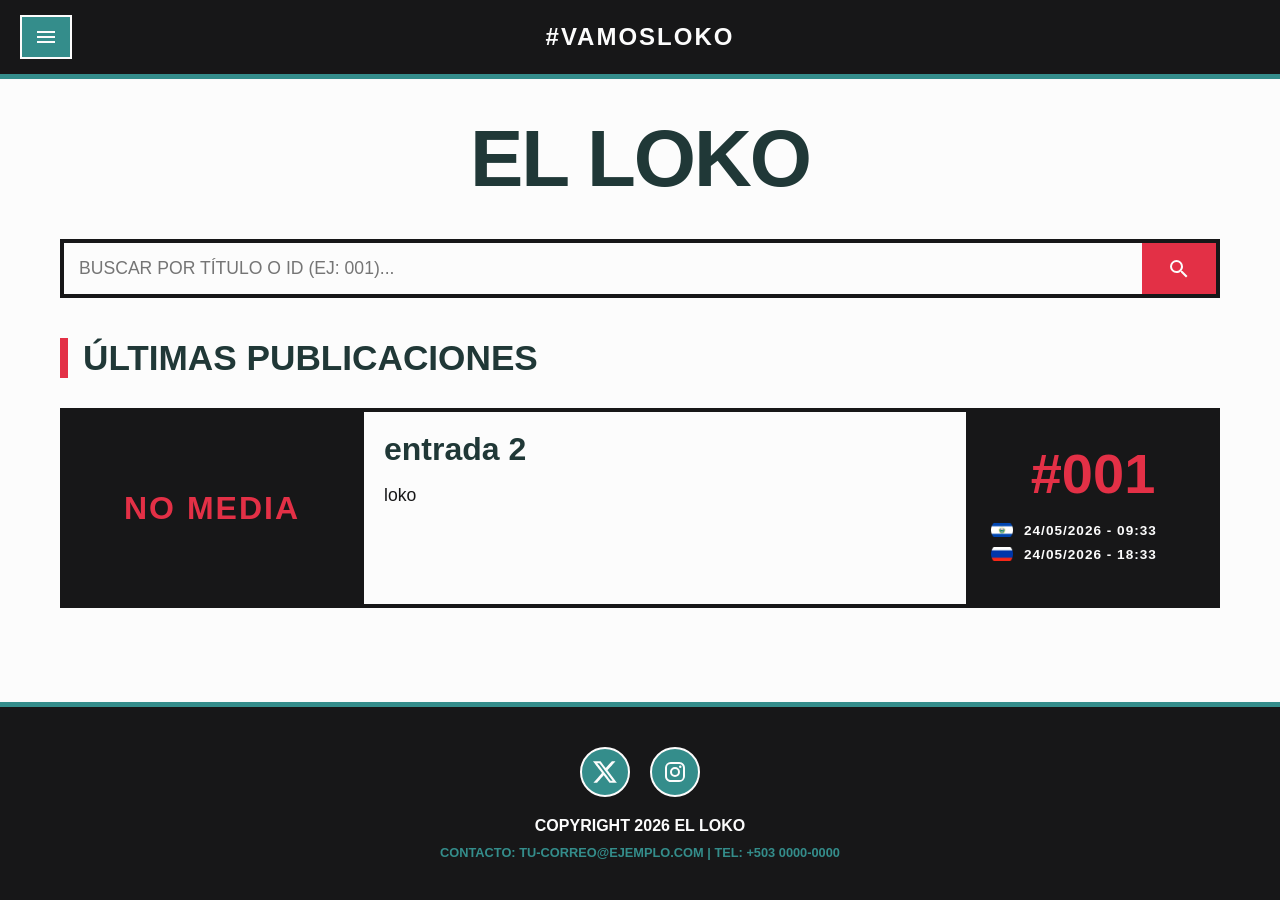
==== index.html @ ad4b86f6 "Add files via upload" ====
<!DOCTYPE html>
<html lang="es">
<head>
    <meta charset="UTF-8">
    <meta name="viewport" content="width=device-width, initial-scale=1.0">
    <title>Lokomotiv El Salvador</title>
    <link rel="stylesheet" href="style.css?v=5">
</head>
<body>
    <nav class="navbar">
        <div class="nav-side">
            <button class="hamburger-btn" id="menu-btn" aria-label="Menu">
                <span class="svg-icon icon-menu"></span>
            </button>
        </div>
        <div class="nav-center" id="logo-btn" style="cursor: pointer;">#VAMOSLOKO</div>
        <div class="nav-side"></div>
    </nav>

    <div class="dropdown-menu" id="dropdown-menu">
        <a href="/" class="nav-link">Inicio</a>
        <a href="/estado-del-equipo" class="nav-link">Estado del equipo</a>
        <a href="/sobre-mi" class="nav-link">Sobre mí</a>
        <a href="/contacto" class="nav-link">Redes</a>
    </div>

    <header class="main-header" id="main-header">
        <h1>El Loko</h1>
    </header>

    <div id="view-home" class="view-section active">
        <div class="search-section">
            <div class="search-container">
                <input type="text" id="search-input" placeholder="BUSCAR POR TÍTULO O ID (EJ: 001)...">
                <button type="button" id="search-btn" aria-label="Buscar">
                    <span class="svg-icon icon-search"></span>
                </button>
            </div>
        </div>

        <div class="layout-container">
            <main class="main-content">
                <section class="recent-posts">
                    <h2>ÚLTIMAS PUBLICACIONES</h2>
                    <div class="posts-list" id="posts-container"></div>
                </section>
            </main>
        </div>
    </div>

    <div id="view-post" class="view-section">
        <div class="post-layout-container">
            <div class="post-header-full">
                <div class="post-header-info">
                    <span id="single-post-id"></span>
                    <span id="single-post-date"></span>
                </div>
                <h1 id="single-post-title"></h1>
                <div class="single-post-image" id="single-post-image-container"></div>
            </div>
            
            <div class="post-body-layout">
                <article class="single-post-body" id="single-post-body"></article>
                
                <aside class="post-sidebar">
                    <div class="sidebar-block">
                        <h3>HISTORIAL</h3>
                        <div id="history-accordion" class="history-accordion"></div>
                    </div>
                </aside>
            </div>
        </div>
    </div>

    <div id="view-page" class="view-section">
        <div class="page-layout-container">
            <h1 id="page-title"></h1>
            <div class="page-body" id="page-body"></div>
        </div>
    </div>

    <footer class="main-footer">
        <div class="footer-social">
            <a href="https://x.com/zmey316" target="_blank" class="social-btn" id="btn-x" aria-label="X (Twitter)">
                <span class="svg-icon icon-social icon-x"></span>
            </a>
            <a href="https://www.instagram.com/lokomotivsv/" target="_blank" class="social-btn" id="btn-ig" aria-label="Instagram">
                <span class="svg-icon icon-social icon-ig"></span>
            </a>
        </div>
        <p>COPYRIGHT 2026 EL LOKO</p>
        <p style="font-size: 0.8rem; margin-top: 10px; color: #348d8b;">CONTACTO: TU-CORREO@EJEMPLO.COM | TEL: +503 0000-0000</p>
    </footer>

    <button class="scroll-to-top" id="scroll-to-top" aria-label="Volver arriba">
        <span class="svg-icon icon-arrow-up"></span>
    </button>

    <script src="script.js?v=5"></script>
</body>
</html>
---- style.css ----
* {
    margin: 0;
    padding: 0;
    box-sizing: border-box;
}

body {
    background-color: #fcfcfc;
    color: #171718;
    font-family: 'Arial Black', 'Impact', 'Montserrat', sans-serif;
    font-weight: 900;
    min-height: 100vh;
    overflow-x: hidden;
    display: flex;
    flex-direction: column;
}


.svg-icon {
    display: inline-block;
    background-color: currentColor;
    -webkit-mask-size: contain;
    mask-size: contain;
    -webkit-mask-repeat: no-repeat;
    mask-repeat: no-repeat;
    -webkit-mask-position: center;
    mask-position: center;
}

.icon-menu { width: 24px; height: 24px; -webkit-mask-image: url('icons/menu.svg'); mask-image: url('icons/menu.svg'); }
.icon-search { width: 24px; height: 24px; -webkit-mask-image: url('icons/magnify.svg'); mask-image: url('icons/magnify.svg'); }
.icon-arrow-up { width: 30px; height: 30px; -webkit-mask-image: url('icons/arrow-up-drop-circle.svg'); mask-image: url('icons/arrow-up-drop-circle.svg'); }
.icon-social { width: 24px; height: 24px; }
.icon-x { -webkit-mask-image: url('icons/x.svg'); mask-image: url('icons/x.svg'); }
.icon-ig { -webkit-mask-image: url('icons/instagram.svg'); mask-image: url('icons/instagram.svg'); }

.flag-img {
    width: 24px;
    height: 16px;
    object-fit: cover;
    margin-right: 10px;
    border: 1px solid #171718;
    border-radius: 2px;
}

.navbar {
    background-color: #171718;
    display: flex;
    justify-content: space-between;
    align-items: center;
    padding: 15px 20px;
    position: sticky;
    top: 0;
    z-index: 1000;
    border-bottom: 5px solid #348d8b;
    transition: transform 0.3s ease-in-out;
}

.nav-side { flex: 1; display: flex; align-items: center; }
.nav-center { color: #fcfcfc; font-size: 1.5rem; letter-spacing: 2px; text-align: center; transition: color 0.2s; }
.nav-center:hover { color: #e33046; }

button {
    font-family: 'Arial Black', sans-serif;
    font-weight: 900;
    cursor: pointer;
    border: none;
}

.hamburger-btn {
    display: flex;
    justify-content: center;
    align-items: center;
    background-color: #348d8b;
    color: #fcfcfc;
    padding: 8px 12px;
    border: 2px solid #fcfcfc;
    transition: background-color 0.2s;
}

.hamburger-btn:hover { background-color: #e33046; }

.dropdown-menu {
    position: fixed;
    top: 68px; left: -350px; width: 300px; height: calc(100vh - 68px);
    background-color: #171718;
    border-right: 5px solid #348d8b;
    transition: left 0.3s ease-in-out;
    z-index: 999;
    display: flex; flex-direction: column; padding: 20px 0;
}

.dropdown-menu.active { left: 0; }

.dropdown-menu a {
    color: #fcfcfc; text-decoration: none; padding: 20px 30px;
    font-size: 1.2rem; border-bottom: 1px solid #348d8b;
    transition: background-color 0.2s, color 0.2s;
}

.dropdown-menu a:hover { background-color: #e33046; color: #171718; }

.main-header { text-align: center; padding: 40px 20px; }
.main-header h1 { font-size: 5rem; color: #203837; text-transform: uppercase; letter-spacing: -2px; line-height: 1; }

.view-section { display: none; flex: 1; }
.view-section.active { display: block; }

.search-section { max-width: 1200px; margin: 0 auto 40px auto; padding: 0 20px; }
.search-container { display: flex; width: 100%; border: 4px solid #171718; }

.search-container input {
    flex: 1; background-color: #fcfcfc; border: none; padding: 15px;
    font-family: 'Arial Black', sans-serif; font-size: 1.1rem; color: #171718; outline: none;
}

.search-container button {
    display: flex;
    justify-content: center;
    align-items: center;
    background-color: #e33046;
    color: #fcfcfc;
    padding: 0 25px;
    transition: background-color 0.2s;
}
.search-container button:hover { background-color: #348d8b; }

.layout-container { max-width: 1200px; margin: 0 auto; padding: 0 20px 80px 20px; }
.recent-posts h2 { font-size: 2.2rem; color: #203837; margin-bottom: 30px; border-left: 8px solid #e33046; padding-left: 15px; }

.posts-list { display: flex; flex-direction: column; gap: 30px; }

.post-card {
    display: flex; background-color: #fcfcfc; border: 4px solid #171718;
    min-height: 200px; cursor: pointer; transition: transform 0.2s, box-shadow 0.2s;
    text-decoration: none; color: inherit;
}

.post-card:hover { transform: translateY(-5px); box-shadow: 8px 8px 0px #348d8b; }

.card-img-container { width: 300px; background-color: #171718; border-right: 4px solid #171718; }
.card-img-container img { width: 100%; height: 100%; object-fit: cover; }

.card-main-content { flex: 1; display: flex; flex-direction: column; padding: 20px; }
.card-title { font-size: 2rem; color: #203837; margin-bottom: 15px; line-height: 1.1; }
.card-desc { font-family: sans-serif; font-weight: normal; font-size: 1.1rem; line-height: 1.5; color: #171718; }

.card-side-info {
    width: 250px;
    background-color: #171718;
    border-left: 4px solid #171718;
    display: flex;
    flex-direction: column;
    justify-content: center;
    align-items: center;
    padding: 20px;
}

.card-id { font-size: 3.5rem; color: #e33046; line-height: 1; margin-bottom: 20px; text-align: center; }

.card-date-block {
    display: flex;
    align-items: center;
    width: 100%;
    margin-bottom: 8px;
    justify-content: flex-start;
}

.card-date {
    color: #fcfcfc;
    font-size: 0.85rem;
    letter-spacing: 1px;
}

.post-layout-container { max-width: 1200px; margin: 0 auto; padding: 0 20px 80px 20px; }
.post-header-full { margin-bottom: 40px; }

.post-header-info {
    display: flex;
    align-items: center;
    gap: 20px;
    margin-bottom: 20px;
    background-color: #171718;
    padding: 10px 20px;
    border: 4px solid #171718;
}

#single-post-id { font-size: 3rem; color: #e33046; line-height: 1; }
#single-post-date { font-size: 1rem; color: #fcfcfc; border-left: 4px solid #fcfcfc; padding-left: 15px; display: flex; gap: 20px; align-items: center; }
#single-post-date span { display: flex; align-items: center; }

#single-post-title { font-size: 3.5rem; color: #203837; margin-bottom: 30px; line-height: 1.1; text-transform: uppercase; }

.single-post-image { width: 100%; height: 500px; background-color: #171718; border: 6px solid #e33046; }
.single-post-image img { width: 100%; height: 100%; object-fit: cover; }

.no-media { width: 100%; height: 100%; display: flex; align-items: center; justify-content: center; color: #e33046; font-size: 2rem; letter-spacing: 2px; }

.post-body-layout { display: grid; grid-template-columns: 1fr 280px; gap: 40px; align-items: start; }

.single-post-body { font-family: sans-serif; font-weight: normal; font-size: 1.2rem; line-height: 1.8; color: #171718; }
.single-post-body p { margin-bottom: 20px; }
.single-post-body img { width: 100%; border: 4px solid #171718; margin-bottom: 20px; }
.single-post-body h3 {
    color: #348d8b;
    font-size: 1.8rem;
    margin-top: 40px;
    margin-bottom: 20px;
    text-transform: uppercase;
    border-left: 8px solid #171718;
    padding-left: 15px;
    font-family: 'Arial Black', sans-serif;
    font-weight: 900;
}

.page-body { font-family: sans-serif; font-weight: normal; font-size: 1.2rem; line-height: 1.8; color: #171718; white-space: pre-wrap; }

.sidebar-block { background-color: #171718; border: 4px solid #e33046; padding: 15px; position: sticky; top: 90px; }
.sidebar-block h3 { color: #fcfcfc; font-size: 1.5rem; margin-bottom: 15px; text-align: center; border-bottom: 2px solid #348d8b; padding-bottom: 10px; }

.year-btn { width: 100%; background-color: #348d8b; color: #fcfcfc; padding: 12px; font-size: 1.1rem; text-align: left; margin-bottom: 5px; transition: background-color 0.2s; display: flex; justify-content: space-between; }
.year-btn:hover { background-color: #e33046; }

.history-content { display: none; background-color: #fcfcfc; padding: 10px; margin-bottom: 10px; border: 2px solid #171718;}
.history-content.active { display: block; }

.history-item { display: block; text-decoration: none; color: #171718; padding: 8px; border-bottom: 2px solid #171718; font-family: sans-serif; font-weight: bold; font-size: 0.9rem; transition: background-color 0.2s, color 0.2s; }
.history-item:hover { background-color: #e33046; color: #fcfcfc; }
.history-item span { color: #e33046; font-family: 'Arial Black', sans-serif; margin-right: 5px; }
.history-item:hover span { color: #fcfcfc; }

.page-layout-container { max-width: 900px; margin: 0 auto; padding: 0 20px 80px 20px; }
#page-title { font-size: 4rem; color: #203837; margin-bottom: 40px; text-transform: uppercase; border-bottom: 8px solid #171718; padding-bottom: 10px; }

.main-footer { background-color: #171718; color: #fcfcfc; text-align: center; padding: 40px 20px; border-top: 5px solid #348d8b; margin-top: auto; }
.footer-social { display: flex; justify-content: center; gap: 20px; margin-bottom: 20px; }

.social-btn {
    display: flex;
    justify-content: center;
    align-items: center;
    width: 50px;
    height: 50px;
    background-color: #348d8b;
    color: #fcfcfc;
    text-decoration: none;
    border: 2px solid #fcfcfc;
    border-radius: 50%;
    transition: background-color 0.2s, transform 0.2s;
}

.social-btn:hover {
    background-color: #e33046;
    transform: translateY(-3px);
}

.scroll-to-top {
    position: fixed;
    bottom: 25px;
    left: 25px;
    width: 60px;
    height: 60px;
    background-color: #348d8b;
    color: #fcfcfc;
    border: 3px solid #171718;
    border-radius: 50%;
    cursor: pointer;
    display: flex;
    justify-content: center;
    align-items: center;
    z-index: 999;
    opacity: 0;
    visibility: hidden;
    transition: opacity 0.3s, visibility 0.3s, background-color 0.2s, transform 0.2s;
    box-shadow: 4px 4px 0px #171718;
}

.scroll-to-top.show {
    opacity: 1;
    visibility: visible;
}

.scroll-to-top:hover {
    background-color: #e33046;
    transform: translateY(-5px);
}

@media (min-width:1400px){
    .layout-container,
    .post-layout-container{
        max-width:1400px;
    }
    .main-header h1{
        font-size:6rem;
    }
    .card-img-container{
        width:350px;
    }
    .card-title{
        font-size:2.3rem;
    }
    .single-post-image{
        height:650px;
    }
    .post-body-layout{
        grid-template-columns:1fr 320px;
    }
}

@media (max-width:1100px){
    .card-img-container{
        width:240px;
    }
    .card-side-info{
        width:220px;
        padding:15px;
    }
    .card-id{
        font-size:2.8rem;
    }
    .card-title{
        font-size:1.7rem;
    }
    #single-post-title{
        font-size:3rem;
    }
    .single-post-image{
        height:400px;
    }
}

@media (max-width:900px){
    .post-body-layout{
        grid-template-columns:1fr;
    }
    .sidebar-block{
        position:static;
    }
    .post-card{
        flex-direction:column;
    }
    .card-img-container{
        width:100%;
        height:250px;
        border-right:none;
        border-bottom:4px solid #171718;
    }
    .card-side-info{
        width:100%;
        border-left:none;
        border-top:4px solid #171718;
        flex-direction:row;
        justify-content:space-around;
        flex-wrap:wrap;
        padding:15px;
    }
    .card-id{
        margin-bottom:0;
        font-size:2rem;
    }
    .single-post-image{
        height:300px;
    }
    #single-post-title{
        font-size:2.5rem;
    }
    #single-post-date{
        flex-direction:column;
        align-items:flex-start;
        gap:5px;
        border-left:none;
        padding-left:0;
    }
}

@media (max-width:600px){
    .navbar{
        padding:12px 15px;
    }
    .nav-center{
        font-size:1rem;
    }
    .hamburger-btn{
        padding:8px 12px;
    }
    .dropdown-menu{
        width:100%;
        left:-100%;
    }
    .main-header{
        padding:25px 15px;
    }
    .main-header h1{
        font-size:2.8rem;
    }
    .search-container{
        flex-direction:column;
    }
    .search-container input{
        width:100%;
        font-size:.9rem;
    }
    .search-container button{
        width:100%;
        padding:15px;
    }
    .recent-posts h2{
        font-size:1.5rem;
    }
    .card-main-content{
        padding:15px;
    }
    .card-title{
        font-size:1.3rem;
    }
    .card-desc{
        font-size:.95rem;
    }
    .card-date{
        font-size:.75rem;
    }
    .footer-social{
        flex-direction:row;
        justify-content: center;
        align-items:center;
    }
    .scroll-to-top{
        width:45px;
        height:45px;
        left:15px;
        bottom:15px;
    }
}

@media (max-width:380px){
    .main-header h1{
        font-size:2rem;
    }
    .card-title{
        font-size:1.1rem;
    }
    .card-id{
        font-size:1.5rem;
    }
}
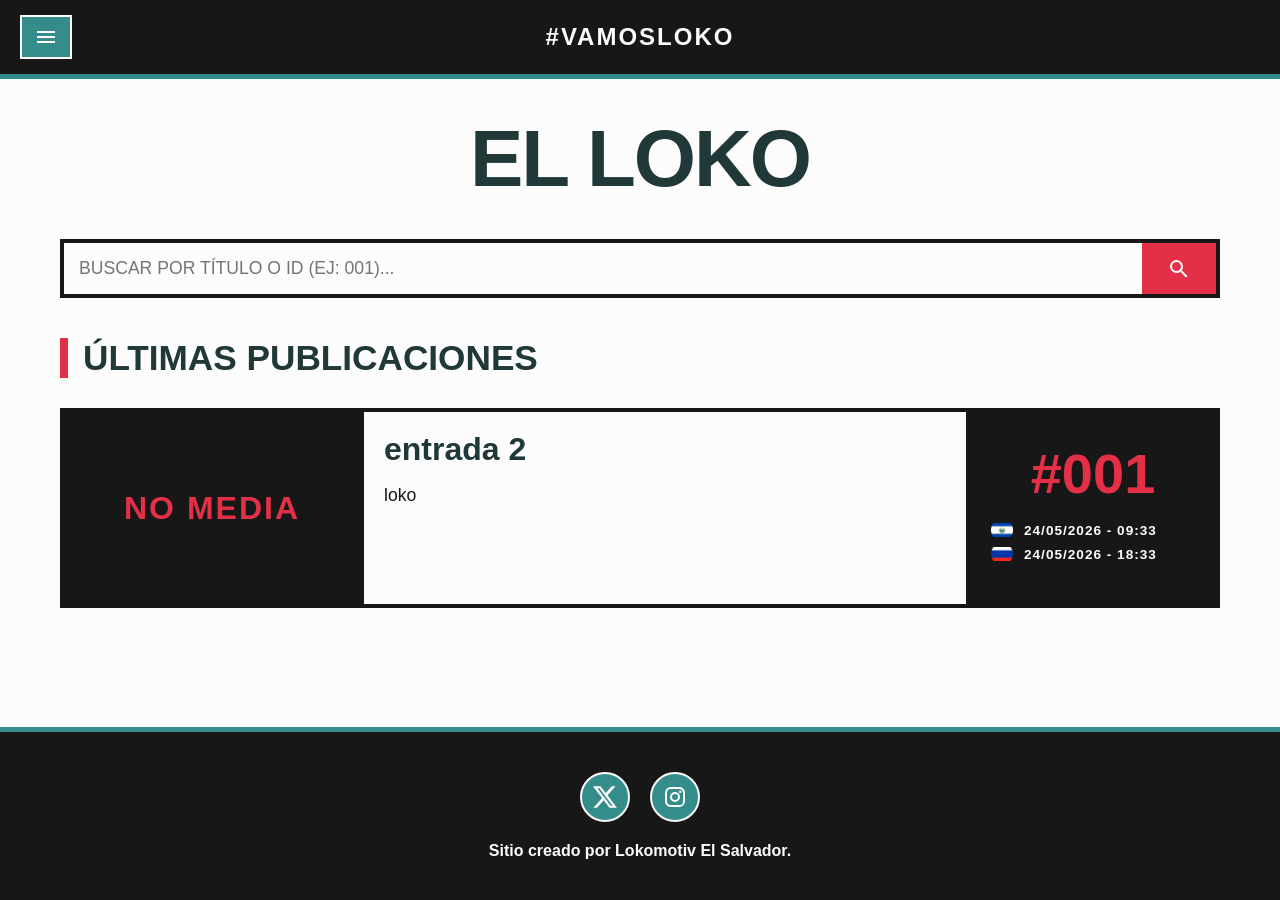
==== commit 74a9aee6: "Modify footer text and remove copyright notice Updated footer content to include site credit." ====
--- a/index.html
+++ b/index.html
@@ -4,7 +4,7 @@
     <meta charset="UTF-8">
     <meta name="viewport" content="width=device-width, initial-scale=1.0">
     <title>Lokomotiv El Salvador</title>
-    <link rel="stylesheet" href="style.css?v=5">
+    <link rel="stylesheet" href="style.css?v=6">
 </head>
 <body>
     <nav class="navbar">
@@ -13,15 +13,17 @@
                 <span class="svg-icon icon-menu"></span>
             </button>
         </div>
-        <div class="nav-center" id="logo-btn" style="cursor: pointer;">#VAMOSLOKO</div>
+        <div class="nav-center">
+            <a href="#" id="logo-btn" style="text-decoration: none; color: inherit;">#VAMOSLOKO</a>
+        </div>
         <div class="nav-side"></div>
     </nav>
 
     <div class="dropdown-menu" id="dropdown-menu">
-        <a href="/" class="nav-link">Inicio</a>
-        <a href="/estado-del-equipo" class="nav-link">Estado del equipo</a>
-        <a href="/sobre-mi" class="nav-link">Sobre mí</a>
-        <a href="/contacto" class="nav-link">Redes</a>
+        <a href="#" class="nav-link">Inicio</a>
+        <a href="#estado-del-equipo" class="nav-link">Estado del equipo</a>
+        <a href="#sobre-mi" class="nav-link">Sobre mí</a>
+        <a href="#contacto" class="nav-link">Redes</a>
     </div>
 
     <header class="main-header" id="main-header">
@@ -88,14 +90,13 @@
                 <span class="svg-icon icon-social icon-ig"></span>
             </a>
         </div>
-        <p>COPYRIGHT 2026 EL LOKO</p>
-        <p style="font-size: 0.8rem; margin-top: 10px; color: #348d8b;">CONTACTO: TU-CORREO@EJEMPLO.COM | TEL: +503 0000-0000</p>
+        <p style="font-size: 0.8rem; margin-top: 10px; color: #348d8b;"><p>Sitio creado por Lokomotiv El Salvador.</p></p>
     </footer>
 
     <button class="scroll-to-top" id="scroll-to-top" aria-label="Volver arriba">
         <span class="svg-icon icon-arrow-up"></span>
     </button>
 
-    <script src="script.js?v=5"></script>
+    <script src="script.js?v=6"></script>
 </body>
-</html>+</html>
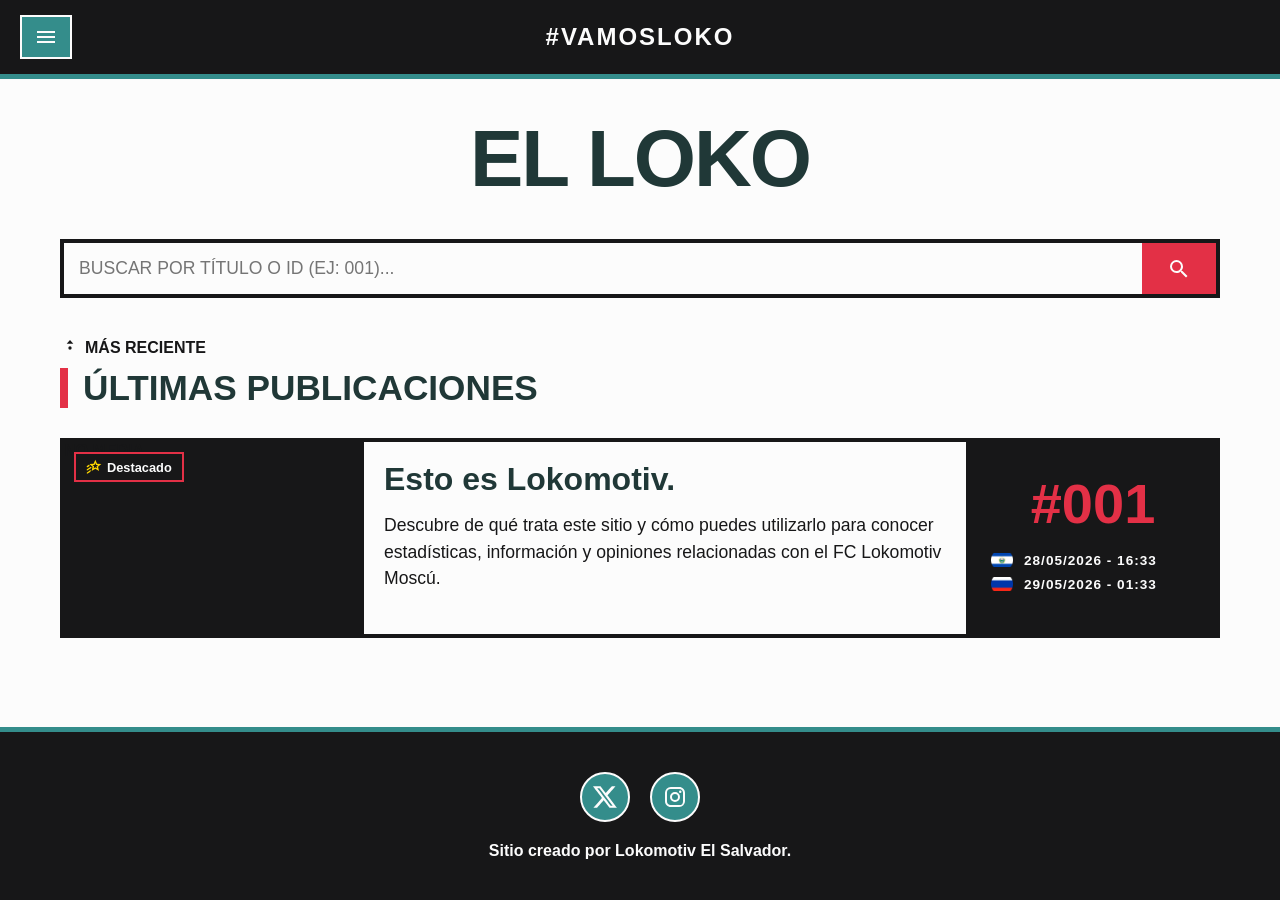
==== commit 9e023280: "Add files via upload" ====
--- a/index.html
+++ b/index.html
@@ -4,26 +4,26 @@
     <meta charset="UTF-8">
     <meta name="viewport" content="width=device-width, initial-scale=1.0">
     <title>Lokomotiv El Salvador</title>
-    <link rel="stylesheet" href="style.css?v=6">
+    <link rel="stylesheet" href="style.css?v=15">
 </head>
 <body>
     <nav class="navbar">
         <div class="nav-side">
-            <button class="hamburger-btn" id="menu-btn" aria-label="Menu">
+            <button class="hamburger-btn" id="menu-btn">
                 <span class="svg-icon icon-menu"></span>
             </button>
         </div>
         <div class="nav-center">
-            <a href="#" id="logo-btn" style="text-decoration: none; color: inherit;">#VAMOSLOKO</a>
+            <a href="index.html" id="logo-btn" style="text-decoration: none; color: inherit;">#VAMOSLOKO</a>
         </div>
         <div class="nav-side"></div>
     </nav>
 
     <div class="dropdown-menu" id="dropdown-menu">
-        <a href="#" class="nav-link">Inicio</a>
-        <a href="#estado-del-equipo" class="nav-link">Estado del equipo</a>
-        <a href="#sobre-mi" class="nav-link">Sobre mí</a>
-        <a href="#contacto" class="nav-link">Redes</a>
+        <a href="index.html" class="nav-link">Inicio</a>
+        <a href="equipo.html" class="nav-link">Estadísticas</a>
+        <a href="about.html" class="nav-link">Sobre mí</a>
+        <a href="redes.html" class="nav-link">Redes</a>
     </div>
 
     <header class="main-header" id="main-header">
@@ -34,7 +34,7 @@
         <div class="search-section">
             <div class="search-container">
                 <input type="text" id="search-input" placeholder="BUSCAR POR TÍTULO O ID (EJ: 001)...">
-                <button type="button" id="search-btn" aria-label="Buscar">
+                <button type="button" id="search-btn">
                     <span class="svg-icon icon-search"></span>
                 </button>
             </div>
@@ -43,6 +43,12 @@
         <div class="layout-container">
             <main class="main-content">
                 <section class="recent-posts">
+                    <div style="display: flex; margin-bottom: 10px; align-items: center; justify-content: flex-start;">
+                        <button id="sort-toggle-btn" style="background: none; border: none; font-size: 1rem; color: #171718; display: flex; align-items: center; gap: 5px; cursor: pointer; font-family: 'Arial Black', sans-serif; text-transform: uppercase;">
+                            <span id="sort-icon" class="svg-icon icon-pan-up" style="width: 20px; height: 20px;"></span>
+                            <span id="sort-text">Más reciente</span>
+                        </button>
+                    </div>
                     <h2>ÚLTIMAS PUBLICACIONES</h2>
                     <div class="posts-list" id="posts-container"></div>
                 </section>
@@ -83,20 +89,20 @@
 
     <footer class="main-footer">
         <div class="footer-social">
-            <a href="https://x.com/zmey316" target="_blank" class="social-btn" id="btn-x" aria-label="X (Twitter)">
+            <a href="https://x.com/zmey316" target="_blank" class="social-btn" id="btn-x">
                 <span class="svg-icon icon-social icon-x"></span>
             </a>
-            <a href="https://www.instagram.com/lokomotivsv/" target="_blank" class="social-btn" id="btn-ig" aria-label="Instagram">
+            <a href="https://www.instagram.com/lokomotivsv/" target="_blank" class="social-btn" id="btn-ig">
                 <span class="svg-icon icon-social icon-ig"></span>
             </a>
         </div>
-        <p style="font-size: 0.8rem; margin-top: 10px; color: #348d8b;"><p>Sitio creado por Lokomotiv El Salvador.</p></p>
+        <p>Sitio creado por Lokomotiv El Salvador.</p>
     </footer>
 
-    <button class="scroll-to-top" id="scroll-to-top" aria-label="Volver arriba">
+    <button class="scroll-to-top" id="scroll-to-top">
         <span class="svg-icon icon-arrow-up"></span>
     </button>
 
-    <script src="script.js?v=6"></script>
+    <script src="script.js?v=15"></script>
 </body>
-</html>
+</html>
--- a/style.css
+++ b/style.css
@@ -15,7 +15,6 @@
     flex-direction: column;
 }
 
-
 .svg-icon {
     display: inline-block;
     background-color: currentColor;
@@ -33,71 +32,36 @@
 .icon-social { width: 24px; height: 24px; }
 .icon-x { -webkit-mask-image: url('icons/x.svg'); mask-image: url('icons/x.svg'); }
 .icon-ig { -webkit-mask-image: url('icons/instagram.svg'); mask-image: url('icons/instagram.svg'); }
-
-.flag-img {
-    width: 24px;
-    height: 16px;
-    object-fit: cover;
-    margin-right: 10px;
-    border: 1px solid #171718;
-    border-radius: 2px;
-}
-
-.navbar {
-    background-color: #171718;
-    display: flex;
-    justify-content: space-between;
-    align-items: center;
-    padding: 15px 20px;
-    position: sticky;
-    top: 0;
-    z-index: 1000;
-    border-bottom: 5px solid #348d8b;
-    transition: transform 0.3s ease-in-out;
-}
-
+.icon-soccer-field { width: 24px; height: 24px; -webkit-mask-image: url('icons/soccer-field.svg'); mask-image: url('icons/soccer-field.svg'); }
+.icon-check { width: 24px; height: 24px; -webkit-mask-image: url('icons/check-decagram-outline.svg'); mask-image: url('icons/check-decagram-outline.svg'); }
+.icon-close { width: 24px; height: 24px; -webkit-mask-image: url('icons/close-circle-outline.svg'); mask-image: url('icons/close-circle-outline.svg'); }
+.icon-soccer { width: 24px; height: 24px; -webkit-mask-image: url('icons/soccer.svg'); mask-image: url('icons/soccer.svg'); }
+.icon-arrow-up-box { width: 30px; height: 30px; -webkit-mask-image: url('icons/arrow-up-box.svg'); mask-image: url('icons/arrow-up-box.svg'); }
+.icon-minus-box { width: 30px; height: 30px; -webkit-mask-image: url('icons/minus-box.svg'); mask-image: url('icons/minus-box.svg'); }
+.icon-arrow-down-box { width: 30px; height: 30px; -webkit-mask-image: url('icons/arrow-down-box.svg'); mask-image: url('icons/arrow-down-box.svg'); }
+.icon-equal-box { width: 30px; height: 30px; -webkit-mask-image: url('icons/equal-box.svg'); mask-image: url('icons/equal-box.svg'); }
+.icon-airplane { width: 24px; height: 24px; -webkit-mask-image: url('icons/airplane.svg'); mask-image: url('icons/airplane.svg'); }
+.icon-home { width: 24px; height: 24px; -webkit-mask-image: url('icons/home.svg'); mask-image: url('icons/home.svg'); }
+.icon-hand-clap { width: 24px; height: 24px; -webkit-mask-image: url('icons/hand-clap.svg'); mask-image: url('icons/hand-clap.svg'); }
+.icon-penalty { width: 24px; height: 24px; -webkit-mask-image: url('icons/alpha-p-circle-outline.svg'); mask-image: url('icons/alpha-p-circle-outline.svg'); }
+.icon-clock { width: 24px; height: 24px; -webkit-mask-image: url('icons/clock-outline.svg'); mask-image: url('icons/clock-outline.svg'); }
+.icon-medal { width: 24px; height: 24px; -webkit-mask-image: url('icons/medal.svg'); mask-image: url('icons/medal.svg'); }
+
+.flag-img { width: 24px; height: 16px; object-fit: cover; margin-right: 10px; border: 1px solid #171718; border-radius: 2px; }
+
+.navbar { background-color: #171718; display: flex; justify-content: space-between; align-items: center; padding: 15px 20px; position: sticky; top: 0; z-index: 1000; border-bottom: 5px solid #348d8b; transition: transform 0.3s ease-in-out; }
 .nav-side { flex: 1; display: flex; align-items: center; }
 .nav-center { color: #fcfcfc; font-size: 1.5rem; letter-spacing: 2px; text-align: center; transition: color 0.2s; }
 .nav-center:hover { color: #e33046; }
 
-button {
-    font-family: 'Arial Black', sans-serif;
-    font-weight: 900;
-    cursor: pointer;
-    border: none;
-}
-
-.hamburger-btn {
-    display: flex;
-    justify-content: center;
-    align-items: center;
-    background-color: #348d8b;
-    color: #fcfcfc;
-    padding: 8px 12px;
-    border: 2px solid #fcfcfc;
-    transition: background-color 0.2s;
-}
-
+button { font-family: 'Arial Black', sans-serif; font-weight: 900; cursor: pointer; border: none; }
+
+.hamburger-btn { display: flex; justify-content: center; align-items: center; background-color: #348d8b; color: #fcfcfc; padding: 8px 12px; border: 2px solid #fcfcfc; transition: background-color 0.2s; }
 .hamburger-btn:hover { background-color: #e33046; }
 
-.dropdown-menu {
-    position: fixed;
-    top: 68px; left: -350px; width: 300px; height: calc(100vh - 68px);
-    background-color: #171718;
-    border-right: 5px solid #348d8b;
-    transition: left 0.3s ease-in-out;
-    z-index: 999;
-    display: flex; flex-direction: column; padding: 20px 0;
-}
-
+.dropdown-menu { position: fixed; top: 68px; left: -350px; width: 300px; height: calc(100vh - 68px); background-color: #171718; border-right: 5px solid #348d8b; transition: left 0.3s ease-in-out; z-index: 999; display: flex; flex-direction: column; padding: 20px 0; }
 .dropdown-menu.active { left: 0; }
-
-.dropdown-menu a {
-    color: #fcfcfc; text-decoration: none; padding: 20px 30px;
-    font-size: 1.2rem; border-bottom: 1px solid #348d8b;
-    transition: background-color 0.2s, color 0.2s;
-}
-
+.dropdown-menu a { color: #fcfcfc; text-decoration: none; padding: 20px 30px; font-size: 1.2rem; border-bottom: 1px solid #348d8b; transition: background-color 0.2s, color 0.2s; }
 .dropdown-menu a:hover { background-color: #e33046; color: #171718; }
 
 .main-header { text-align: center; padding: 40px 20px; }
@@ -108,34 +72,15 @@
 
 .search-section { max-width: 1200px; margin: 0 auto 40px auto; padding: 0 20px; }
 .search-container { display: flex; width: 100%; border: 4px solid #171718; }
-
-.search-container input {
-    flex: 1; background-color: #fcfcfc; border: none; padding: 15px;
-    font-family: 'Arial Black', sans-serif; font-size: 1.1rem; color: #171718; outline: none;
-}
-
-.search-container button {
-    display: flex;
-    justify-content: center;
-    align-items: center;
-    background-color: #e33046;
-    color: #fcfcfc;
-    padding: 0 25px;
-    transition: background-color 0.2s;
-}
+.search-container input { flex: 1; background-color: #fcfcfc; border: none; padding: 15px; font-family: 'Arial Black', sans-serif; font-size: 1.1rem; color: #171718; outline: none; }
+.search-container button { display: flex; justify-content: center; align-items: center; background-color: #e33046; color: #fcfcfc; padding: 0 25px; transition: background-color 0.2s; }
 .search-container button:hover { background-color: #348d8b; }
 
 .layout-container { max-width: 1200px; margin: 0 auto; padding: 0 20px 80px 20px; }
 .recent-posts h2 { font-size: 2.2rem; color: #203837; margin-bottom: 30px; border-left: 8px solid #e33046; padding-left: 15px; }
 
 .posts-list { display: flex; flex-direction: column; gap: 30px; }
-
-.post-card {
-    display: flex; background-color: #fcfcfc; border: 4px solid #171718;
-    min-height: 200px; cursor: pointer; transition: transform 0.2s, box-shadow 0.2s;
-    text-decoration: none; color: inherit;
-}
-
+.post-card { display: flex; background-color: #fcfcfc; border: 4px solid #171718; min-height: 200px; cursor: pointer; transition: transform 0.2s, box-shadow 0.2s; text-decoration: none; color: inherit; }
 .post-card:hover { transform: translateY(-5px); box-shadow: 8px 8px 0px #348d8b; }
 
 .card-img-container { width: 300px; background-color: #171718; border-right: 4px solid #171718; }
@@ -145,77 +90,76 @@
 .card-title { font-size: 2rem; color: #203837; margin-bottom: 15px; line-height: 1.1; }
 .card-desc { font-family: sans-serif; font-weight: normal; font-size: 1.1rem; line-height: 1.5; color: #171718; }
 
-.card-side-info {
-    width: 250px;
-    background-color: #171718;
-    border-left: 4px solid #171718;
-    display: flex;
-    flex-direction: column;
-    justify-content: center;
-    align-items: center;
-    padding: 20px;
-}
-
+.card-side-info { width: 250px; background-color: #171718; border-left: 4px solid #171718; display: flex; flex-direction: column; justify-content: center; align-items: center; padding: 20px; }
 .card-id { font-size: 3.5rem; color: #e33046; line-height: 1; margin-bottom: 20px; text-align: center; }
-
-.card-date-block {
-    display: flex;
-    align-items: center;
-    width: 100%;
-    margin-bottom: 8px;
-    justify-content: flex-start;
-}
-
-.card-date {
-    color: #fcfcfc;
-    font-size: 0.85rem;
-    letter-spacing: 1px;
-}
+.card-date-block { display: flex; align-items: center; width: 100%; margin-bottom: 8px; justify-content: flex-start; }
+.card-date { color: #fcfcfc; font-size: 0.85rem; letter-spacing: 1px; }
 
 .post-layout-container { max-width: 1200px; margin: 0 auto; padding: 0 20px 80px 20px; }
-.post-header-full { margin-bottom: 40px; }
-
-.post-header-info {
-    display: flex;
-    align-items: center;
-    gap: 20px;
-    margin-bottom: 20px;
-    background-color: #171718;
-    padding: 10px 20px;
-    border: 4px solid #171718;
-}
+.post-header-full { margin-bottom: 40px; position: relative; }
+.post-header-info { display: flex; align-items: center; gap: 20px; margin-bottom: 20px; background-color: #171718; padding: 10px 20px; border: 4px solid #171718; }
 
 #single-post-id { font-size: 3rem; color: #e33046; line-height: 1; }
 #single-post-date { font-size: 1rem; color: #fcfcfc; border-left: 4px solid #fcfcfc; padding-left: 15px; display: flex; gap: 20px; align-items: center; }
 #single-post-date span { display: flex; align-items: center; }
-
 #single-post-title { font-size: 3.5rem; color: #203837; margin-bottom: 30px; line-height: 1.1; text-transform: uppercase; }
 
-.single-post-image { width: 100%; height: 500px; background-color: #171718; border: 6px solid #e33046; }
-.single-post-image img { width: 100%; height: 100%; object-fit: cover; }
-
-.no-media { width: 100%; height: 100%; display: flex; align-items: center; justify-content: center; color: #e33046; font-size: 2rem; letter-spacing: 2px; }
+.single-post-image { width: 100%; height: auto; background-color: transparent; position: relative; margin-bottom: 0; display: block; }
+.single-post-image img { width: 100%; height: 500px; object-fit: cover; display: block; background-color: #171718; border: 6px solid #e33046; margin-bottom: 0 !important; }
+.single-post-image .no-media { width: 100%; height: 500px; display: flex; align-items: center; justify-content: center; color: #e33046; font-size: 2rem; letter-spacing: 2px; background-color: #171718; border: 6px solid #e33046; }
+
+.body-image-wrapper { width: 100%; margin-bottom: 0; display: block; }
+.body-image-wrapper img { margin-bottom: 0 !important; width: 100%; border: 4px solid #171718; display: block; }
+.image-credit { font-family: Arial, sans-serif !important; font-weight: normal !important; font-size: 16px !important; color: #71717a !important; text-align: right !important; margin-top: 2px !important; margin-bottom: 40px !important; line-height: 1.2 !important; text-transform: none !important; letter-spacing: normal !important; display: block !important; }
 
 .post-body-layout { display: grid; grid-template-columns: 1fr 280px; gap: 40px; align-items: start; }
-
 .single-post-body { font-family: sans-serif; font-weight: normal; font-size: 1.2rem; line-height: 1.8; color: #171718; }
-.single-post-body p { margin-bottom: 20px; }
-.single-post-body img { width: 100%; border: 4px solid #171718; margin-bottom: 20px; }
-.single-post-body h3 {
-    color: #348d8b;
-    font-size: 1.8rem;
-    margin-top: 40px;
-    margin-bottom: 20px;
-    text-transform: uppercase;
-    border-left: 8px solid #171718;
-    padding-left: 15px;
-    font-family: 'Arial Black', sans-serif;
-    font-weight: 900;
-}
+.single-post-body p { margin-top: 0; margin-bottom: 20px; }
+.single-post-body h3 { color: #348d8b; font-size: 1.8rem; margin-top: 40px; margin-bottom: 20px; text-transform: uppercase; border-left: 8px solid #171718; padding-left: 15px; font-family: 'Arial Black', sans-serif; font-weight: 900; }
 
 .page-body { font-family: sans-serif; font-weight: normal; font-size: 1.2rem; line-height: 1.8; color: #171718; white-space: pre-wrap; }
-
-.sidebar-block { background-color: #171718; border: 4px solid #e33046; padding: 15px; position: sticky; top: 90px; }
+.page-layout-container { max-width: 1200px; margin: 0 auto; padding: 0 20px 80px 20px; }
+#page-title { font-size: 4rem; color: #203837; margin-bottom: 40px; text-transform: uppercase; border-bottom: 8px solid #171718; padding-bottom: 10px; }
+
+.dashboard-grid { display: grid; grid-template-columns: repeat(6, 1fr); gap: 20px; }
+.dash-panel { background-color: #fcfcfc; border: 4px solid #171718; padding: 20px; box-shadow: 6px 6px 0px #348d8b; display: flex; flex-direction: column; align-items: center; justify-content: center; text-align: center; width: 100%; }
+
+.grid-span-6 { grid-column: span 6; }
+.grid-span-4 { grid-column: span 4; }
+.grid-span-3 { grid-column: span 3; }
+.grid-span-2 { grid-column: span 2; }
+.grid-span-1 { grid-column: span 1; }
+
+.dash-header-panel { flex-direction: row; justify-content: flex-start; gap: 30px; text-align: left; }
+.dash-logo img { width: 120px; height: 120px; object-fit: contain; }
+.dash-title h1 { font-size: 3rem; color: #203837; text-transform: uppercase; line-height: 1; margin: 0;}
+
+.pos-panel { border-color: #e33046; box-shadow: 6px 6px 0px #e33046; }
+.pos-value-container { display: flex; align-items: center; justify-content: center; margin-top: 5px; }
+.stat-card-title { font-family: sans-serif; font-size: 1.1rem; color: #171718; font-weight: bold; text-transform: uppercase; }
+.stat-card-value { font-size: 3.5rem; color: #203837; line-height: 1; margin-top: 10px; display: flex; align-items: center; justify-content: center; }
+.color-green { color: #348d8b; }
+.color-red { color: #e33046; }
+
+.form-section { flex-direction: row; justify-content: space-between; border-color: #e33046; box-shadow: 6px 6px 0px #e33046; }
+.form-section h3 { font-size: 1.8rem; color: #203837; text-transform: uppercase;}
+.form-boxes-container { display: flex; gap: 15px; flex-wrap: wrap; justify-content: center;}
+.form-box { width: 50px; height: 50px; display: flex; align-items: center; justify-content: center; color: #fcfcfc; font-size: 1.5rem; cursor: pointer; border: 3px solid #171718; }
+.bg-green { background-color: #348d8b; }
+.bg-red { background-color: #e33046; }
+.bg-dark { background-color: #171718; }
+
+.match-panel { justify-content: flex-start; position: relative; }
+.match-label { background-color: #171718; color: #fcfcfc; padding: 5px 20px; font-size: 1rem; margin-bottom: 20px; letter-spacing: 1px; width: 100%;}
+.match-competicion { font-size: 1rem; color: #171718; text-transform: uppercase; margin-bottom: 10px; font-family: sans-serif; font-weight: bold; text-align: center; }
+.match-logo { width: 120px; height: 120px; margin-bottom: 20px; }
+.match-logo img { width: 100%; height: 100%; object-fit: contain; }
+.match-no-logo { width: 100%; height: 100%; background-color: #171718; color: #e33046; display: flex; align-items: center; justify-content: center; font-size: 0.8rem; text-align: center; }
+.match-rival { font-size: 1.8rem; color: #203837; margin-bottom: 10px; line-height: 1.2;}
+.match-score { font-size: 3.5rem; color: #e33046; font-weight: 900; margin-bottom: 15px; line-height: 1; }
+.match-corner-icons { position: absolute; top: 55px; right: 20px; display: flex; flex-direction: row; align-items: center; gap: 8px; }
+
+.sidebar-block { background-color: #171718; border: 4px solid #e33046; padding: 15px; }
 .sidebar-block h3 { color: #fcfcfc; font-size: 1.5rem; margin-bottom: 15px; text-align: center; border-bottom: 2px solid #348d8b; padding-bottom: 10px; }
 
 .year-btn { width: 100%; background-color: #348d8b; color: #fcfcfc; padding: 12px; font-size: 1.1rem; text-align: left; margin-bottom: 5px; transition: background-color 0.2s; display: flex; justify-content: space-between; }
@@ -223,223 +167,807 @@
 
 .history-content { display: none; background-color: #fcfcfc; padding: 10px; margin-bottom: 10px; border: 2px solid #171718;}
 .history-content.active { display: block; }
-
 .history-item { display: block; text-decoration: none; color: #171718; padding: 8px; border-bottom: 2px solid #171718; font-family: sans-serif; font-weight: bold; font-size: 0.9rem; transition: background-color 0.2s, color 0.2s; }
 .history-item:hover { background-color: #e33046; color: #fcfcfc; }
 .history-item span { color: #e33046; font-family: 'Arial Black', sans-serif; margin-right: 5px; }
 .history-item:hover span { color: #fcfcfc; }
 
-.page-layout-container { max-width: 900px; margin: 0 auto; padding: 0 20px 80px 20px; }
-#page-title { font-size: 4rem; color: #203837; margin-bottom: 40px; text-transform: uppercase; border-bottom: 8px solid #171718; padding-bottom: 10px; }
+.player-panel {
+    position: relative;
+    padding: 20px;
+    display: flex;
+    flex-direction: column;
+    align-items: center;
+    text-align: center;
+    background: #fcfcfc;
+    transition: .25s;
+    overflow: hidden;
+}
+.player-panel:hover {
+    transform: translateY(-5px);
+    box-shadow: 8px 8px 0 #e33046;
+}
+.player-section-subtitle {
+    font-size: 1rem;
+    letter-spacing: 1px;
+    background: #171718;
+    color: #fcfcfc;
+    padding: 6px 15px;
+    display: block;
+    width: 100%;
+    text-align: left;
+    margin-top: 0;
+    margin-bottom: 15px;
+    text-transform: uppercase;
+    box-sizing: border-box;
+}
+
+.player-badges-container {
+    display: flex;
+    flex-direction: column;
+    align-items: flex-start;
+    gap: 5px;
+    width: 100%;
+    margin-bottom: -10px;
+}
+.player-badge-row {
+    display: flex;
+    align-items: center;
+    justify-content: flex-start;
+    gap: 8px;
+    font-family: 'Arial Black', sans-serif;
+    font-weight: 900;
+    font-size: 1rem;
+    line-height: 1;
+}
+.shirt-icon {
+    width: 18px;
+    height: 18px;
+    background-color: #e33046;
+    -webkit-mask-image: url('icons/tshirt-crew.svg');
+    mask-image: url('icons/tshirt-crew.svg');
+}
+.shirt-number {
+    color: #171718;
+}
+.motm-icon {
+    width: 18px;
+    height: 18px;
+    color: #b8860b;
+}
+.motm-number {
+    color: #171718;
+}
+
+.player-photo {
+    width: 250px;
+    height: 250px;
+    margin: 0 0 10px 0;
+    align-self: center;
+}
+.player-photo img {
+    width: 100%;
+    height: 100%;
+    object-fit: contain;
+}
+
+.player-name-container {
+    display: flex;
+    align-items: center;
+    justify-content: center;
+    align-self: center;
+    gap: 8px;
+    margin-bottom: 15px;
+    flex-wrap: wrap;
+}
+.player-flag {
+    width: 24px;
+    height: 16px;
+    object-fit: cover;
+    border: 2px solid #171718;
+    border-radius: 2px;
+}
+.player-name {
+    font-size: 1.4rem;
+    text-transform: uppercase;
+    line-height: 1.2;
+    font-family: 'Arial Black', sans-serif;
+}
+.player-stats-grid {
+    display: grid;
+    grid-template-columns: repeat(auto-fit, minmax(65px, 1fr));
+    gap: 10px;
+    width: 100%;
+    margin-top: 10px;
+}
+.player-stat {
+    display: flex;
+    flex-direction: column;
+    align-items: center;
+    justify-content: center;
+    background: #171718;
+    border: 2px solid #348d8b;
+    padding: 10px;
+    min-height: 75px;
+    transition: .25s;
+}
+.player-stat:hover {
+    transform: scale(1.05);
+    border-color: #e33046;
+}
+.player-stat .svg-icon {
+    width: 24px;
+    height: 24px;
+    color: #fcfcfc;
+}
+.player-green {
+    color: #348d8b !important;
+}
+.player-red {
+    color: #e33046 !important;
+}
+.player-stat-val {
+    font-size: 1rem;
+    color: #fff;
+    margin-top: 6px;
+    font-family: 'Arial Black', sans-serif;
+}
+.player-section-title {
+    margin-top: 50px;
+    margin-bottom: 20px;
+    font-size: 2rem;
+    color: #203837;
+    border-left: 8px solid #e33046;
+    padding-left: 15px;
+    grid-column: 1 / -1;
+    text-transform: uppercase;
+    text-align: left;
+}
 
 .main-footer { background-color: #171718; color: #fcfcfc; text-align: center; padding: 40px 20px; border-top: 5px solid #348d8b; margin-top: auto; }
 .footer-social { display: flex; justify-content: center; gap: 20px; margin-bottom: 20px; }
-
-.social-btn {
+.social-btn { display: flex; justify-content: center; align-items: center; width: 50px; height: 50px; background-color: #348d8b; color: #fcfcfc; text-decoration: none; border: 2px solid #fcfcfc; border-radius: 50%; transition: background-color 0.2s, transform 0.2s; }
+.social-btn:hover { background-color: #e33046; transform: translateY(-3px); }
+
+.scroll-to-top { position: fixed; bottom: 25px; left: 25px; width: 60px; height: 60px; background-color: #348d8b; color: #fcfcfc; border: 3px solid #171718; border-radius: 50%; cursor: pointer; display: flex; justify-content: center; align-items: center; z-index: 999; opacity: 0; visibility: hidden; transition: opacity 0.3s, visibility 0.3s, background-color 0.2s, transform 0.2s; box-shadow: 4px 4px 0px #171718; }
+.scroll-to-top.show { opacity: 1; visibility: visible; }
+.scroll-to-top:hover { background-color: #e33046; transform: translateY(-5px); }
+
+.mini-overlay { position: fixed; top: 0; left: 0; width: 100%; height: 100%; background: rgba(0,0,0,0.8); display: none; justify-content: center; align-items: center; z-index: 2000; }
+.mini-overlay.active { display: flex; }
+.mini-popup { background: #fcfcfc; border: 4px solid #171718; padding: 30px; width: 90%; max-width: 400px; text-align: center; position: relative; box-shadow: 8px 8px 0px #e33046; }
+.mini-popup-header { border-bottom: 4px solid #171718; padding-bottom: 15px; margin-bottom: 20px; font-size: 1.2rem; color: #171718; display: flex; justify-content: space-between; align-items: center; }
+.mini-popup-close { background: none; border: none; font-size: 1.5rem; color: #e33046; cursor: pointer; font-family: 'Arial Black', sans-serif; font-weight: 900; }
+
+@media (min-width:1400px){
+    .layout-container, .post-layout-container{ max-width:1400px; }
+    .card-img-container{ width:350px; }
+    .card-title{ font-size:2.3rem; }
+    .single-post-image img{ height:650px; }
+    .post-body-layout{ grid-template-columns:1fr 320px; }
+}
+
+@media (max-width:1100px){
+    .card-img-container{ width:240px; }
+    .card-side-info{ width:220px; padding:15px; }
+    .card-id{ font-size:2.8rem; }
+    .card-title{ font-size:1.7rem; }
+    #single-post-title{ font-size:3rem; }
+    .single-post-image img{ height:400px; }
+}
+
+@media (max-width:900px){
+    .dashboard-grid { grid-template-columns: repeat(2, 1fr); }
+    .grid-span-6, .grid-span-4, .grid-span-3 { grid-column: span 2; }
+    .grid-span-2 { grid-column: span 1; }
+    .form-section { flex-direction: column; gap: 20px; }
+    .post-body-layout{ grid-template-columns:1fr; }
+    .sidebar-block{ position:static; }
+    .post-card{ flex-direction:column; }
+    .card-img-container{ width:100%; height:250px; border-right:none; border-bottom:4px solid #171718; }
+    .card-side-info{ width:100%; border-left:none; border-top:4px solid #171718; flex-direction:row; justify-content:space-around; flex-wrap:wrap; padding:15px; }
+    .card-id{ margin-bottom:0; font-size:2rem; }
+    .single-post-image img{ height:300px; }
+    #single-post-title{ font-size:2.5rem; }
+    #single-post-date{ flex-direction:column; align-items:flex-start; gap:5px; border-left:none; padding-left:0; }
+}
+
+@media (max-width:600px){
+    .dashboard-grid { grid-template-columns: 1fr; }
+    .grid-span-6, .grid-span-4, .grid-span-3, .grid-span-2 { grid-column: span 1; }
+    .dash-header-panel { flex-direction: column; text-align: center; }
+    .navbar{ padding:12px 15px; }
+    .nav-center{ font-size:1rem; }
+    .hamburger-btn{ padding:8px 12px; }
+    .dropdown-menu{ width:100%; left:-100%; }
+    .search-container{ flex-direction:column; }
+    .search-container input{ width:100%; font-size:.9rem; }
+    .search-container button{ width:100%; padding:15px; }
+    .recent-posts h2{ font-size:1.5rem; }
+    .card-main-content{ padding:15px; }
+    .card-title{ font-size:1.3rem; }
+    .card-desc{ font-size:.95rem; }
+    .card-date{ font-size:.75rem; }
+    .footer-social{ flex-direction:row; justify-content: center; align-items:center; }
+    .scroll-to-top{ width:45px; height:45px; left:15px; bottom:15px; }
+    .dash-title h1 { font-size: 2.2rem; }
+    .player-photo { width: 240px; height: 240px; }
+}
+
+@media (max-width:380px){
+    .card-title{ font-size:1.1rem; }
+    .card-id{ font-size:1.5rem; }
+    .player-stats-grid { grid-template-columns: repeat(2, 1fr); }
+}
+
+* {
+    margin: 0;
+    padding: 0;
+    box-sizing: border-box;
+}
+
+body {
+    background-color: #fcfcfc;
+    color: #171718;
+    font-family: 'Arial Black', 'Impact', 'Montserrat', sans-serif;
+    font-weight: 900;
+    min-height: 100vh;
+    overflow-x: hidden;
     display: flex;
-    justify-content: center;
-    align-items: center;
-    width: 50px;
-    height: 50px;
-    background-color: #348d8b;
-    color: #fcfcfc;
-    text-decoration: none;
-    border: 2px solid #fcfcfc;
-    border-radius: 50%;
-    transition: background-color 0.2s, transform 0.2s;
-}
-
-.social-btn:hover {
-    background-color: #e33046;
-    transform: translateY(-3px);
-}
-
-.scroll-to-top {
-    position: fixed;
-    bottom: 25px;
-    left: 25px;
-    width: 60px;
-    height: 60px;
-    background-color: #348d8b;
-    color: #fcfcfc;
-    border: 3px solid #171718;
-    border-radius: 50%;
-    cursor: pointer;
+    flex-direction: column;
+}
+
+.svg-icon {
+    display: inline-block;
+    background-color: currentColor;
+    -webkit-mask-size: contain;
+    mask-size: contain;
+    -webkit-mask-repeat: no-repeat;
+    mask-repeat: no-repeat;
+    -webkit-mask-position: center;
+    mask-position: center;
+}
+
+.icon-menu { width: 24px; height: 24px; -webkit-mask-image: url('icons/menu.svg'); mask-image: url('icons/menu.svg'); }
+.icon-search { width: 24px; height: 24px; -webkit-mask-image: url('icons/magnify.svg'); mask-image: url('icons/magnify.svg'); }
+.icon-arrow-up { width: 30px; height: 30px; -webkit-mask-image: url('icons/arrow-up-drop-circle.svg'); mask-image: url('icons/arrow-up-drop-circle.svg'); }
+.icon-social { width: 24px; height: 24px; }
+.icon-x { -webkit-mask-image: url('icons/x.svg'); mask-image: url('icons/x.svg'); }
+.icon-ig { -webkit-mask-image: url('icons/instagram.svg'); mask-image: url('icons/instagram.svg'); }
+.icon-soccer-field { width: 24px; height: 24px; -webkit-mask-image: url('icons/soccer-field.svg'); mask-image: url('icons/soccer-field.svg'); }
+.icon-check { width: 24px; height: 24px; -webkit-mask-image: url('icons/check-decagram-outline.svg'); mask-image: url('icons/check-decagram-outline.svg'); }
+.icon-close { width: 24px; height: 24px; -webkit-mask-image: url('icons/close-circle-outline.svg'); mask-image: url('icons/close-circle-outline.svg'); }
+.icon-soccer { width: 24px; height: 24px; -webkit-mask-image: url('icons/soccer.svg'); mask-image: url('icons/soccer.svg'); }
+.icon-arrow-up-box { width: 30px; height: 30px; -webkit-mask-image: url('icons/arrow-up-box.svg'); mask-image: url('icons/arrow-up-box.svg'); }
+.icon-minus-box { width: 30px; height: 30px; -webkit-mask-image: url('icons/minus-box.svg'); mask-image: url('icons/minus-box.svg'); }
+.icon-arrow-down-box { width: 30px; height: 30px; -webkit-mask-image: url('icons/arrow-down-box.svg'); mask-image: url('icons/arrow-down-box.svg'); }
+.icon-equal-box { width: 30px; height: 30px; -webkit-mask-image: url('icons/equal-box.svg'); mask-image: url('icons/equal-box.svg'); }
+.icon-airplane { width: 24px; height: 24px; -webkit-mask-image: url('icons/airplane.svg'); mask-image: url('icons/airplane.svg'); }
+.icon-home { width: 24px; height: 24px; -webkit-mask-image: url('icons/home.svg'); mask-image: url('icons/home.svg'); }
+.icon-hand-clap { width: 24px; height: 24px; -webkit-mask-image: url('icons/hand-clap.svg'); mask-image: url('icons/hand-clap.svg'); }
+.icon-penalty { width: 24px; height: 24px; -webkit-mask-image: url('icons/alpha-p-circle-outline.svg'); mask-image: url('icons/alpha-p-circle-outline.svg'); }
+.icon-clock { width: 24px; height: 24px; -webkit-mask-image: url('icons/clock-outline.svg'); mask-image: url('icons/clock-outline.svg'); }
+.icon-medal { width: 24px; height: 24px; -webkit-mask-image: url('icons/medal.svg'); mask-image: url('icons/medal.svg'); }
+.icon-shield-check { width: 24px; height: 24px; -webkit-mask-image: url('icons/shield-check.svg'); mask-image: url('icons/shield-check.svg'); }
+.icon-star-shooting { width: 24px; height: 24px; -webkit-mask-image: url('icons/star-shooting-outline.svg'); mask-image: url('icons/star-shooting-outline.svg'); }
+.icon-pan-down { width: 24px; height: 24px; -webkit-mask-image: url('icons/pan-down.svg'); mask-image: url('icons/pan-down.svg'); }
+.icon-pan-up { width: 24px; height: 24px; -webkit-mask-image: url('icons/pan-up.svg'); mask-image: url('icons/pan-up.svg'); }
+
+.flag-img { width: 24px; height: 16px; object-fit: cover; margin-right: 10px; border: 1px solid #171718; border-radius: 2px; }
+
+.navbar { background-color: #171718; display: flex; justify-content: space-between; align-items: center; padding: 15px 20px; position: sticky; top: 0; z-index: 1000; border-bottom: 5px solid #348d8b; transition: transform 0.3s ease-in-out; }
+.nav-side { flex: 1; display: flex; align-items: center; }
+.nav-center { color: #fcfcfc; font-size: 1.5rem; letter-spacing: 2px; text-align: center; transition: color 0.2s; }
+.nav-center:hover { color: #e33046; }
+
+button { font-family: 'Arial Black', sans-serif; font-weight: 900; cursor: pointer; border: none; }
+
+.hamburger-btn { display: flex; justify-content: center; align-items: center; background-color: #348d8b; color: #fcfcfc; padding: 8px 12px; border: 2px solid #fcfcfc; transition: background-color 0.2s; }
+.hamburger-btn:hover { background-color: #e33046; }
+
+.dropdown-menu { position: fixed; top: 68px; left: -350px; width: 300px; height: calc(100vh - 68px); background-color: #171718; border-right: 5px solid #348d8b; transition: left 0.3s ease-in-out; z-index: 999; display: flex; flex-direction: column; padding: 20px 0; }
+.dropdown-menu.active { left: 0; }
+.dropdown-menu a { color: #fcfcfc; text-decoration: none; padding: 20px 30px; font-size: 1.2rem; border-bottom: 1px solid #348d8b; transition: background-color 0.2s, color 0.2s; }
+.dropdown-menu a:hover { background-color: #e33046; color: #171718; }
+
+.main-header { text-align: center; padding: 40px 20px; }
+.main-header h1 { font-size: 5rem; color: #203837; text-transform: uppercase; letter-spacing: -2px; line-height: 1; }
+
+.view-section { display: none; flex: 1; }
+.view-section.active { display: block; }
+
+.search-section { max-width: 1200px; margin: 0 auto 40px auto; padding: 0 20px; }
+.search-container { display: flex; width: 100%; border: 4px solid #171718; }
+.search-container input { flex: 1; background-color: #fcfcfc; border: none; padding: 15px; font-family: 'Arial Black', sans-serif; font-size: 1.1rem; color: #171718; outline: none; }
+.search-container button { display: flex; justify-content: center; align-items: center; background-color: #e33046; color: #fcfcfc; padding: 0 25px; transition: background-color 0.2s; }
+.search-container button:hover { background-color: #348d8b; }
+
+.layout-container { max-width: 1200px; margin: 0 auto; padding: 0 20px 80px 20px; }
+.recent-posts h2 { font-size: 2.2rem; color: #203837; margin-bottom: 30px; border-left: 8px solid #e33046; padding-left: 15px; }
+
+.posts-list { display: flex; flex-direction: column; gap: 30px; }
+.post-card { display: flex; background-color: #fcfcfc; border: 4px solid #171718; min-height: 200px; cursor: pointer; transition: transform 0.2s, box-shadow 0.2s; text-decoration: none; color: inherit; }
+.post-card:hover { transform: translateY(-5px); box-shadow: 8px 8px 0px #348d8b; }
+
+.card-img-container { width: 300px; background-color: #171718; border-right: 4px solid #171718; position: relative; }
+.card-img-container img { width: 100%; height: 100%; object-fit: cover; }
+
+.pin-label { position: absolute; top: 10px; left: 10px; background-color: #171718; color: #fcfcfc; padding: 5px 10px; font-size: 0.8rem; font-family: 'Arial Black', sans-serif; display: flex; align-items: center; gap: 5px; border: 2px solid #e33046; z-index: 10; }
+
+.card-main-content { flex: 1; display: flex; flex-direction: column; padding: 20px; }
+.card-title { font-size: 2rem; color: #203837; margin-bottom: 15px; line-height: 1.1; }
+.card-desc { font-family: sans-serif; font-weight: normal; font-size: 1.1rem; line-height: 1.5; color: #171718; }
+
+.card-side-info { width: 250px; background-color: #171718; border-left: 4px solid #171718; display: flex; flex-direction: column; justify-content: center; align-items: center; padding: 20px; }
+.card-id { font-size: 3.5rem; color: #e33046; line-height: 1; margin-bottom: 20px; text-align: center; }
+.card-date-block { display: flex; align-items: center; width: 100%; margin-bottom: 8px; justify-content: flex-start; }
+.card-date { color: #fcfcfc; font-size: 0.85rem; letter-spacing: 1px; }
+
+.post-layout-container { max-width: 1200px; margin: 0 auto; padding: 0 20px 80px 20px; }
+.post-header-full { margin-bottom: 40px; position: relative; }
+.post-header-info { display: flex; align-items: center; gap: 20px; margin-bottom: 20px; background-color: #171718; padding: 10px 20px; border: 4px solid #171718; }
+
+#single-post-id { font-size: 3rem; color: #e33046; line-height: 1; }
+#single-post-date { font-size: 1rem; color: #fcfcfc; border-left: 4px solid #fcfcfc; padding-left: 15px; display: flex; gap: 20px; align-items: center; }
+#single-post-date span { display: flex; align-items: center; }
+#single-post-title { font-size: 3.5rem; color: #203837; margin-bottom: 30px; line-height: 1.1; text-transform: uppercase; }
+
+.single-post-image { width: 100%; height: auto; background-color: transparent; position: relative; margin-bottom: 0; display: block; }
+.single-post-image img { width: 100%; height: 500px; object-fit: cover; display: block; background-color: #171718; border: 6px solid #e33046; margin-bottom: 0 !important; }
+.single-post-image .no-media { width: 100%; height: 500px; display: flex; align-items: center; justify-content: center; color: #e33046; font-size: 2rem; letter-spacing: 2px; background-color: #171718; border: 6px solid #e33046; }
+
+.body-image-wrapper { width: 100%; margin-bottom: 0; display: block; }
+.body-image-wrapper img { margin-bottom: 0 !important; width: 100%; border: 4px solid #171718; display: block; }
+.image-credit { font-family: Arial, sans-serif !important; font-weight: normal !important; font-size: 16px !important; color: #71717a !important; text-align: right !important; margin-top: 2px !important; margin-bottom: 40px !important; line-height: 1.2 !important; text-transform: none !important; letter-spacing: normal !important; display: block !important; }
+
+.post-body-layout { display: grid; grid-template-columns: 1fr 280px; gap: 40px; align-items: start; }
+.single-post-body { font-family: sans-serif; font-weight: normal; font-size: 1.2rem; line-height: 1.8; color: #171718; }
+.single-post-body p { margin-top: 0; margin-bottom: 20px; }
+.single-post-body h3 { color: #348d8b; font-size: 1.8rem; margin-top: 40px; margin-bottom: 20px; text-transform: uppercase; border-left: 8px solid #171718; padding-left: 15px; font-family: 'Arial Black', sans-serif; font-weight: 900; }
+
+.page-body { font-family: sans-serif; font-weight: normal; font-size: 1.2rem; line-height: 1.8; color: #171718; white-space: pre-wrap; }
+.page-layout-container { max-width: 1200px; margin: 0 auto; padding: 0 20px 80px 20px; }
+#page-title { font-size: 4rem; color: #203837; margin-bottom: 40px; text-transform: uppercase; border-bottom: 8px solid #171718; padding-bottom: 10px; }
+
+.dashboard-grid { display: grid; grid-template-columns: repeat(6, 1fr); gap: 20px; }
+.dash-panel { background-color: #fcfcfc; border: 4px solid #171718; padding: 20px; box-shadow: 6px 6px 0px #348d8b; display: flex; flex-direction: column; align-items: center; justify-content: center; text-align: center; width: 100%; }
+
+.grid-span-6 { grid-column: span 6; }
+.grid-span-4 { grid-column: span 4; }
+.grid-span-3 { grid-column: span 3; }
+.grid-span-2 { grid-column: span 2; }
+.grid-span-1 { grid-column: span 1; }
+
+.dash-header-panel { flex-direction: row; justify-content: flex-start; gap: 30px; text-align: left; }
+.dash-logo img { width: 120px; height: 120px; object-fit: contain; }
+.dash-title h1 { font-size: 3rem; color: #203837; text-transform: uppercase; line-height: 1; margin: 0;}
+
+.pos-panel { border-color: #e33046; box-shadow: 6px 6px 0px #e33046; }
+.pos-value-container { display: flex; align-items: center; justify-content: center; margin-top: 5px; }
+.stat-card-title { font-family: sans-serif; font-size: 1.1rem; color: #171718; font-weight: bold; text-transform: uppercase; }
+.stat-card-value { font-size: 3.5rem; color: #203837; line-height: 1; margin-top: 10px; display: flex; align-items: center; justify-content: center; }
+.color-green { color: #348d8b; }
+.color-red { color: #e33046; }
+
+.form-section { flex-direction: row; justify-content: space-between; border-color: #e33046; box-shadow: 6px 6px 0px #e33046; }
+.form-section h3 { font-size: 1.8rem; color: #203837; text-transform: uppercase;}
+.form-boxes-container { display: flex; gap: 15px; flex-wrap: wrap; justify-content: center;}
+.form-box { width: 50px; height: 50px; display: flex; align-items: center; justify-content: center; color: #fcfcfc; font-size: 1.5rem; cursor: pointer; border: 3px solid #171718; }
+.bg-green { background-color: #348d8b; }
+.bg-red { background-color: #e33046; }
+.bg-dark { background-color: #171718; }
+
+.match-panel { justify-content: flex-start; position: relative; }
+.match-label { background-color: #171718; color: #fcfcfc; padding: 5px 20px; font-size: 1rem; margin-bottom: 20px; letter-spacing: 1px; width: 100%;}
+.match-competicion { font-size: 1rem; color: #171718; text-transform: uppercase; margin-bottom: 10px; font-family: sans-serif; font-weight: bold; text-align: center; }
+.match-logo { width: 120px; height: 120px; margin-bottom: 20px; }
+.match-logo img { width: 100%; height: 100%; object-fit: contain; }
+.match-no-logo { width: 100%; height: 100%; background-color: #171718; color: #e33046; display: flex; align-items: center; justify-content: center; font-size: 0.8rem; text-align: center; }
+.match-rival { font-size: 1.8rem; color: #203837; margin-bottom: 10px; line-height: 1.2;}
+.match-score { font-size: 3.5rem; color: #e33046; font-weight: 900; margin-bottom: 15px; line-height: 1; }
+.match-corner-icons { position: absolute; top: 55px; right: 20px; display: flex; flex-direction: row; align-items: center; gap: 8px; }
+
+.sidebar-block { background-color: #171718; border: 4px solid #e33046; padding: 15px; }
+.sidebar-block h3 { color: #fcfcfc; font-size: 1.5rem; margin-bottom: 15px; text-align: center; border-bottom: 2px solid #348d8b; padding-bottom: 10px; }
+
+.year-btn { width: 100%; background-color: #348d8b; color: #fcfcfc; padding: 12px; font-size: 1.1rem; text-align: left; margin-bottom: 5px; transition: background-color 0.2s; display: flex; justify-content: space-between; }
+.year-btn:hover { background-color: #e33046; }
+
+.history-content { display: none; background-color: #fcfcfc; padding: 10px; margin-bottom: 10px; border: 2px solid #171718;}
+.history-content.active { display: block; }
+.history-item { display: block; text-decoration: none; color: #171718; padding: 8px; border-bottom: 2px solid #171718; font-family: sans-serif; font-weight: bold; font-size: 0.9rem; transition: background-color 0.2s, color 0.2s; }
+.history-item:hover { background-color: #e33046; color: #fcfcfc; }
+.history-item span { color: #e33046; font-family: 'Arial Black', sans-serif; margin-right: 5px; }
+.history-item:hover span { color: #fcfcfc; }
+
+.player-panel { position: relative; padding: 20px; display: flex; flex-direction: column; align-items: center; text-align: center; background: #fcfcfc; transition: .25s; overflow: hidden; }
+.player-panel:hover { transform: translateY(-5px); box-shadow: 8px 8px 0 #e33046; }
+.player-section-subtitle { font-size: 1rem; letter-spacing: 1px; background: #171718; color: #fcfcfc; padding: 6px 15px; display: block; width: 100%; text-align: left; margin-top: 0; margin-bottom: 15px; text-transform: uppercase; box-sizing: border-box; }
+.player-badges-container { display: flex; flex-direction: column; align-items: flex-start; gap: 5px; width: 100%; margin-bottom: -10px; }
+.player-badge-row { display: flex; align-items: center; justify-content: flex-start; gap: 8px; font-family: 'Arial Black', sans-serif; font-weight: 900; font-size: 1rem; line-height: 1; }
+.shirt-icon { width: 18px; height: 18px; background-color: #e33046; -webkit-mask-image: url('icons/tshirt-crew.svg'); mask-image: url('icons/tshirt-crew.svg'); }
+.shirt-number { color: #171718; }
+.motm-icon { width: 18px; height: 18px; color: #b8860b; }
+.motm-number { color: #171718; }
+.player-photo { width: 250px; height: 250px; margin: 0 0 10px 0; align-self: center; }
+.player-photo img { width: 100%; height: 100%; object-fit: contain; }
+.player-name-container { display: flex; align-items: center; justify-content: center; align-self: center; gap: 8px; margin-bottom: 15px; flex-wrap: wrap; }
+.player-flag { width: 24px; height: 16px; object-fit: cover; border: 2px solid #171718; border-radius: 2px; }
+.player-name { font-size: 1.4rem; text-transform: uppercase; line-height: 1.2; font-family: 'Arial Black', sans-serif; }
+.player-stats-grid { display: grid; grid-template-columns: repeat(auto-fit, minmax(65px, 1fr)); gap: 10px; width: 100%; margin-top: 10px; }
+.player-stat { display: flex; flex-direction: column; align-items: center; justify-content: center; background: #171718; border: 2px solid #348d8b; padding: 10px; min-height: 75px; transition: .25s; }
+.player-stat:hover { transform: scale(1.05); border-color: #e33046; }
+.player-stat .svg-icon { width: 24px; height: 24px; color: #fcfcfc; }
+.player-green { color: #348d8b !important; }
+.player-red { color: #e33046 !important; }
+.player-white { color: #fcfcfc !important; }
+.stat-cyclable { cursor: pointer; user-select: none; }
+.player-stat-val { font-size: 1rem; color: #fff; margin-top: 6px; font-family: 'Arial Black', sans-serif; }
+.player-section-title { margin-top: 50px; margin-bottom: 20px; font-size: 2rem; color: #203837; border-left: 8px solid #e33046; padding-left: 15px; grid-column: 1 / -1; text-transform: uppercase; text-align: left; }
+
+.main-footer { background-color: #171718; color: #fcfcfc; text-align: center; padding: 40px 20px; border-top: 5px solid #348d8b; margin-top: auto; }
+.footer-social { display: flex; justify-content: center; gap: 20px; margin-bottom: 20px; }
+.social-btn { display: flex; justify-content: center; align-items: center; width: 50px; height: 50px; background-color: #348d8b; color: #fcfcfc; text-decoration: none; border: 2px solid #fcfcfc; border-radius: 50%; transition: background-color 0.2s, transform 0.2s; }
+.social-btn:hover { background-color: #e33046; transform: translateY(-3px); }
+
+.scroll-to-top { position: fixed; bottom: 25px; left: 25px; width: 60px; height: 60px; background-color: #348d8b; color: #fcfcfc; border: 3px solid #171718; border-radius: 50%; cursor: pointer; display: flex; justify-content: center; align-items: center; z-index: 999; opacity: 0; visibility: hidden; transition: opacity 0.3s, visibility 0.3s, background-color 0.2s, transform 0.2s; box-shadow: 4px 4px 0px #171718; }
+.scroll-to-top.show { opacity: 1; visibility: visible; }
+.scroll-to-top:hover { background-color: #e33046; transform: translateY(-5px); }
+
+.mini-overlay { position: fixed; top: 0; left: 0; width: 100%; height: 100%; background: rgba(0,0,0,0.8); display: none; justify-content: center; align-items: center; z-index: 2000; }
+.mini-overlay.active { display: flex; }
+.mini-popup { background: #fcfcfc; border: 4px solid #171718; padding: 30px; width: 90%; max-width: 400px; text-align: center; position: relative; box-shadow: 8px 8px 0px #e33046; }
+.mini-popup-header { border-bottom: 4px solid #171718; padding-bottom: 15px; margin-bottom: 20px; font-size: 1.2rem; color: #171718; display: flex; justify-content: space-between; align-items: center; }
+.mini-popup-close { background: none; border: none; font-size: 1.5rem; color: #e33046; cursor: pointer; font-family: 'Arial Black', sans-serif; font-weight: 900; }
+
+@media (min-width:1400px){
+    .layout-container, .post-layout-container{ max-width:1400px; }
+    .card-img-container{ width:350px; }
+    .card-title{ font-size:2.3rem; }
+    .single-post-image img{ height:650px; }
+    .post-body-layout{ grid-template-columns:1fr 320px; }
+}
+
+@media (max-width:1100px){
+    .card-img-container{ width:240px; }
+    .card-side-info{ width:220px; padding:15px; }
+    .card-id{ font-size:2.8rem; }
+    .card-title{ font-size:1.7rem; }
+    #single-post-title{ font-size:3rem; }
+    .single-post-image img{ height:400px; }
+}
+
+@media (max-width:900px){
+    .dashboard-grid { grid-template-columns: repeat(2, 1fr); }
+    .grid-span-6, .grid-span-4, .grid-span-3 { grid-column: span 2; }
+    .grid-span-2 { grid-column: span 1; }
+    .form-section { flex-direction: column; gap: 20px; }
+    .post-body-layout{ grid-template-columns:1fr; }
+    .sidebar-block{ position:static; }
+    .post-card{ flex-direction:column; }
+    .card-img-container{ width:100%; height:250px; border-right:none; border-bottom:4px solid #171718; }
+    .card-side-info{ width:100%; border-left:none; border-top:4px solid #171718; flex-direction:row; justify-content:space-around; flex-wrap:wrap; padding:15px; }
+    .card-id{ margin-bottom:0; font-size:2rem; }
+    .single-post-image img{ height:300px; }
+    #single-post-title{ font-size:2.5rem; }
+    #single-post-date{ flex-direction:column; align-items:flex-start; gap:5px; border-left:none; padding-left:0; }
+}
+
+@media (max-width:600px){
+    .dashboard-grid { grid-template-columns: 1fr; }
+    .grid-span-6, .grid-span-4, .grid-span-3, .grid-span-2 { grid-column: span 1; }
+    .dash-header-panel { flex-direction: column; text-align: center; }
+    .navbar{ padding:12px 15px; }
+    .nav-center{ font-size:1rem; }
+    .hamburger-btn{ padding:8px 12px; }
+    .dropdown-menu{ width:100%; left:-100%; }
+    .search-container{ flex-direction:column; }
+    .search-container input{ width:100%; font-size:.9rem; }
+    .search-container button{ width:100%; padding:15px; }
+    .recent-posts h2{ font-size:1.5rem; }
+    .card-main-content{ padding:15px; }
+    .card-title{ font-size:1.3rem; }
+    .card-desc{ font-size:.95rem; }
+    .card-date{ font-size:.75rem; }
+    .footer-social{ flex-direction:row; justify-content: center; align-items:center; }
+    .scroll-to-top{ width:45px; height:45px; left:15px; bottom:15px; }
+    .dash-title h1 { font-size: 2.2rem; }
+    .player-photo { width: 240px; height: 240px; }
+}
+
+@media (max-width:380px){
+    .card-title{ font-size:1.1rem; }
+    .card-id{ font-size:1.5rem; }
+    .player-stats-grid { grid-template-columns: repeat(2, 1fr); }
+}
+* {
+    margin: 0;
+    padding: 0;
+    box-sizing: border-box;
+}
+
+body {
+    background-color: #fcfcfc;
+    color: #171718;
+    font-family: 'Arial Black', 'Impact', 'Montserrat', sans-serif;
+    font-weight: 900;
+    min-height: 100vh;
+    overflow-x: hidden;
     display: flex;
-    justify-content: center;
-    align-items: center;
-    z-index: 999;
-    opacity: 0;
-    visibility: hidden;
-    transition: opacity 0.3s, visibility 0.3s, background-color 0.2s, transform 0.2s;
-    box-shadow: 4px 4px 0px #171718;
-}
-
-.scroll-to-top.show {
-    opacity: 1;
-    visibility: visible;
-}
-
-.scroll-to-top:hover {
-    background-color: #e33046;
-    transform: translateY(-5px);
-}
+    flex-direction: column;
+}
+
+.svg-icon {
+    display: inline-block;
+    background-color: currentColor;
+    -webkit-mask-size: contain;
+    mask-size: contain;
+    -webkit-mask-repeat: no-repeat;
+    mask-repeat: no-repeat;
+    -webkit-mask-position: center;
+    mask-position: center;
+}
+
+.icon-menu { width: 24px; height: 24px; -webkit-mask-image: url('icons/menu.svg'); mask-image: url('icons/menu.svg'); }
+.icon-search { width: 24px; height: 24px; -webkit-mask-image: url('icons/magnify.svg'); mask-image: url('icons/magnify.svg'); }
+.icon-arrow-up { width: 30px; height: 30px; -webkit-mask-image: url('icons/arrow-up-drop-circle.svg'); mask-image: url('icons/arrow-up-drop-circle.svg'); }
+.icon-social { width: 24px; height: 24px; }
+.icon-x { -webkit-mask-image: url('icons/x.svg'); mask-image: url('icons/x.svg'); }
+.icon-ig { -webkit-mask-image: url('icons/instagram.svg'); mask-image: url('icons/instagram.svg'); }
+.icon-soccer-field { width: 24px; height: 24px; -webkit-mask-image: url('icons/soccer-field.svg'); mask-image: url('icons/soccer-field.svg'); }
+.icon-check { width: 24px; height: 24px; -webkit-mask-image: url('icons/check-decagram-outline.svg'); mask-image: url('icons/check-decagram-outline.svg'); }
+.icon-close { width: 24px; height: 24px; -webkit-mask-image: url('icons/close-circle-outline.svg'); mask-image: url('icons/close-circle-outline.svg'); }
+.icon-soccer { width: 24px; height: 24px; -webkit-mask-image: url('icons/soccer.svg'); mask-image: url('icons/soccer.svg'); }
+.icon-arrow-up-box { width: 30px; height: 30px; -webkit-mask-image: url('icons/arrow-up-box.svg'); mask-image: url('icons/arrow-up-box.svg'); }
+.icon-minus-box { width: 30px; height: 30px; -webkit-mask-image: url('icons/minus-box.svg'); mask-image: url('icons/minus-box.svg'); }
+.icon-arrow-down-box { width: 30px; height: 30px; -webkit-mask-image: url('icons/arrow-down-box.svg'); mask-image: url('icons/arrow-down-box.svg'); }
+.icon-equal-box { width: 30px; height: 30px; -webkit-mask-image: url('icons/equal-box.svg'); mask-image: url('icons/equal-box.svg'); }
+.icon-airplane { width: 24px; height: 24px; -webkit-mask-image: url('icons/airplane.svg'); mask-image: url('icons/airplane.svg'); }
+.icon-home { width: 24px; height: 24px; -webkit-mask-image: url('icons/home.svg'); mask-image: url('icons/home.svg'); }
+.icon-hand-clap { width: 24px; height: 24px; -webkit-mask-image: url('icons/hand-clap.svg'); mask-image: url('icons/hand-clap.svg'); }
+.icon-penalty { width: 24px; height: 24px; -webkit-mask-image: url('icons/alpha-p-circle-outline.svg'); mask-image: url('icons/alpha-p-circle-outline.svg'); }
+.icon-clock { width: 24px; height: 24px; -webkit-mask-image: url('icons/clock-outline.svg'); mask-image: url('icons/clock-outline.svg'); }
+.icon-medal { width: 24px; height: 24px; -webkit-mask-image: url('icons/medal.svg'); mask-image: url('icons/medal.svg'); }
+.icon-shield-check { width: 24px; height: 24px; -webkit-mask-image: url('icons/shield-check.svg'); mask-image: url('icons/shield-check.svg'); }
+.icon-star-shooting { width: 24px; height: 24px; -webkit-mask-image: url('icons/star-shooting-outline.svg'); mask-image: url('icons/star-shooting-outline.svg'); }
+.icon-pan-down { width: 24px; height: 24px; -webkit-mask-image: url('icons/pan-down.svg'); mask-image: url('icons/pan-down.svg'); }
+.icon-pan-up { width: 24px; height: 24px; -webkit-mask-image: url('icons/pan-up.svg'); mask-image: url('icons/pan-up.svg'); }
+.icon-arrow-top-right { width: 24px; height: 24px; -webkit-mask-image: url('icons/arrow-top-right-thick.svg'); mask-image: url('icons/arrow-top-right-thick.svg'); }
+
+.flag-img { width: 24px; height: 16px; object-fit: cover; margin-right: 10px; border: 1px solid #171718; border-radius: 2px; }
+
+.navbar { background-color: #171718; display: flex; justify-content: space-between; align-items: center; padding: 15px 20px; position: sticky; top: 0; z-index: 1000; border-bottom: 5px solid #348d8b; transition: transform 0.3s ease-in-out; }
+.nav-side { flex: 1; display: flex; align-items: center; }
+.nav-center { color: #fcfcfc; font-size: 1.5rem; letter-spacing: 2px; text-align: center; transition: color 0.2s; }
+.nav-center:hover { color: #e33046; }
+
+button { font-family: 'Arial Black', sans-serif; font-weight: 900; cursor: pointer; border: none; }
+
+.hamburger-btn { display: flex; justify-content: center; align-items: center; background-color: #348d8b; color: #fcfcfc; padding: 8px 12px; border: 2px solid #fcfcfc; transition: background-color 0.2s; }
+.hamburger-btn:hover { background-color: #e33046; }
+
+.dropdown-menu { position: fixed; top: 68px; left: -350px; width: 300px; height: calc(100vh - 68px); background-color: #171718; border-right: 5px solid #348d8b; transition: left 0.3s ease-in-out; z-index: 999; display: flex; flex-direction: column; padding: 20px 0; }
+.dropdown-menu.active { left: 0; }
+.dropdown-menu a { color: #fcfcfc; text-decoration: none; padding: 20px 30px; font-size: 1.2rem; border-bottom: 1px solid #348d8b; transition: background-color 0.2s, color 0.2s; }
+.dropdown-menu a:hover { background-color: #e33046; color: #171718; }
+
+.main-header { text-align: center; padding: 40px 20px; }
+.main-header h1 { font-size: 5rem; color: #203837; text-transform: uppercase; letter-spacing: -2px; line-height: 1; }
+
+.view-section { display: none; flex: 1; }
+.view-section.active { display: block; }
+
+.search-section { max-width: 1200px; margin: 0 auto 40px auto; padding: 0 20px; }
+.search-container { display: flex; width: 100%; border: 4px solid #171718; }
+.search-container input { flex: 1; background-color: #fcfcfc; border: none; padding: 15px; font-family: 'Arial Black', sans-serif; font-size: 1.1rem; color: #171718; outline: none; }
+.search-container button { display: flex; justify-content: center; align-items: center; background-color: #e33046; color: #fcfcfc; padding: 0 25px; transition: background-color 0.2s; }
+.search-container button:hover { background-color: #348d8b; }
+
+.layout-container { max-width: 1200px; margin: 0 auto; padding: 0 20px 80px 20px; }
+.recent-posts h2 { font-size: 2.2rem; color: #203837; margin-bottom: 30px; border-left: 8px solid #e33046; padding-left: 15px; }
+
+.posts-list { display: flex; flex-direction: column; gap: 30px; }
+.post-card { display: flex; background-color: #fcfcfc; border: 4px solid #171718; min-height: 200px; cursor: pointer; transition: transform 0.2s, box-shadow 0.2s; text-decoration: none; color: inherit; }
+.post-card:hover { transform: translateY(-5px); box-shadow: 8px 8px 0px #348d8b; }
+
+.card-img-container { width: 300px; background-color: #171718; border-right: 4px solid #171718; position: relative; }
+.card-img-container img { width: 100%; height: 100%; object-fit: cover; }
+
+.pin-label { position: absolute; top: 10px; left: 10px; background-color: #171718; color: #fcfcfc; padding: 5px 10px; font-size: 0.8rem; font-family: 'Arial Black', sans-serif; display: flex; align-items: center; gap: 5px; border: 2px solid #e33046; z-index: 10; }
+
+.card-main-content { flex: 1; display: flex; flex-direction: column; padding: 20px; }
+.card-title { font-size: 2rem; color: #203837; margin-bottom: 15px; line-height: 1.1; }
+.card-desc { font-family: sans-serif; font-weight: normal; font-size: 1.1rem; line-height: 1.5; color: #171718; }
+
+.card-side-info { width: 250px; background-color: #171718; border-left: 4px solid #171718; display: flex; flex-direction: column; justify-content: center; align-items: center; padding: 20px; }
+.card-id { font-size: 3.5rem; color: #e33046; line-height: 1; margin-bottom: 20px; text-align: center; }
+.card-date-block { display: flex; align-items: center; width: 100%; margin-bottom: 8px; justify-content: flex-start; }
+.card-date { color: #fcfcfc; font-size: 0.85rem; letter-spacing: 1px; }
+
+.post-layout-container { max-width: 1200px; margin: 0 auto; padding: 0 20px 80px 20px; }
+.post-header-full { margin-bottom: 40px; position: relative; }
+.post-header-info { display: flex; align-items: center; gap: 20px; margin-bottom: 20px; background-color: #171718; padding: 10px 20px; border: 4px solid #171718; }
+
+#single-post-id { font-size: 3rem; color: #e33046; line-height: 1; }
+#single-post-date { font-size: 1rem; color: #fcfcfc; border-left: 4px solid #fcfcfc; padding-left: 15px; display: flex; gap: 20px; align-items: center; }
+#single-post-date span { display: flex; align-items: center; }
+#single-post-title { font-size: 3.5rem; color: #203837; margin-bottom: 30px; line-height: 1.1; text-transform: uppercase; }
+
+.single-post-image { width: 100%; height: auto; background-color: transparent; position: relative; margin-bottom: 0; display: block; }
+.single-post-image img { width: 100%; height: 500px; object-fit: cover; display: block; background-color: #171718; border: 6px solid #e33046; margin-bottom: 0 !important; }
+.single-post-image .no-media { width: 100%; height: 500px; display: flex; align-items: center; justify-content: center; color: #e33046; font-size: 2rem; letter-spacing: 2px; background-color: #171718; border: 6px solid #e33046; }
+
+.body-image-wrapper { width: 100%; margin-bottom: 0; display: block; }
+.body-image-wrapper img { margin-bottom: 0 !important; width: 100%; border: 4px solid #171718; display: block; }
+.image-credit { font-family: Arial, sans-serif !important; font-weight: normal !important; font-size: 16px !important; color: #71717a !important; text-align: right !important; margin-top: 2px !important; margin-bottom: 40px !important; line-height: 1.2 !important; text-transform: none !important; letter-spacing: normal !important; display: block !important; }
+
+.post-body-layout { display: grid; grid-template-columns: 1fr 280px; gap: 40px; align-items: start; }
+.single-post-body { font-family: sans-serif; font-weight: normal; font-size: 1.2rem; line-height: 1.8; color: #171718; }
+.single-post-body p { margin-top: 0; margin-bottom: 20px; }
+.single-post-body h3 { color: #348d8b; font-size: 1.8rem; margin-top: 40px; margin-bottom: 20px; text-transform: uppercase; border-left: 8px solid #171718; padding-left: 15px; font-family: 'Arial Black', sans-serif; font-weight: 900; }
+
+.page-body { font-family: sans-serif; font-weight: normal; font-size: 1.2rem; line-height: 1.8; color: #171718; white-space: pre-wrap; }
+.page-layout-container { max-width: 1200px; margin: 0 auto; padding: 0 20px 80px 20px; }
+#page-title { font-size: 4rem; color: #203837; margin-bottom: 40px; text-transform: uppercase; border-bottom: 8px solid #171718; padding-bottom: 10px; }
+
+.dashboard-grid { display: grid; grid-template-columns: repeat(6, 1fr); gap: 20px; }
+.dash-panel { background-color: #fcfcfc; border: 4px solid #171718; padding: 20px; box-shadow: 6px 6px 0px #348d8b; display: flex; flex-direction: column; align-items: center; justify-content: center; text-align: center; width: 100%; }
+
+.grid-span-6 { grid-column: span 6; }
+.grid-span-4 { grid-column: span 4; }
+.grid-span-3 { grid-column: span 3; }
+.grid-span-2 { grid-column: span 2; }
+.grid-span-1 { grid-column: span 1; }
+
+.dash-header-panel { flex-direction: row; justify-content: flex-start; gap: 30px; text-align: left; }
+.dash-logo img { width: 120px; height: 120px; object-fit: contain; }
+.dash-title h1 { font-size: 3rem; color: #203837; text-transform: uppercase; letter-spacing: -1px; line-height: 1; margin: 0;}
+
+.pos-panel { border-color: #e33046; box-shadow: 6px 6px 0px #e33046; }
+.pos-value-container { display: flex; align-items: center; justify-content: center; margin-top: 5px; }
+.stat-card-title { font-family: sans-serif; font-size: 1.1rem; color: #171718; font-weight: bold; text-transform: uppercase; }
+.stat-card-value { font-size: 3.5rem; color: #203837; line-height: 1; margin-top: 10px; display: flex; align-items: center; justify-content: center; }
+.color-green { color: #348d8b; }
+.color-red { color: #e33046; }
+
+.form-section { flex-direction: row; justify-content: space-between; border-color: #e33046; box-shadow: 6px 6px 0px #e33046; }
+.form-section h3 { font-size: 1.8rem; color: #203837; text-transform: uppercase;}
+.form-boxes-container { display: flex; gap: 15px; flex-wrap: wrap; justify-content: center;}
+.form-box { width: 50px; height: 50px; display: flex; align-items: center; justify-content: center; color: #fcfcfc; font-size: 1.5rem; cursor: pointer; border: 3px solid #171718; }
+.bg-green { background-color: #348d8b; }
+.bg-red { background-color: #e33046; }
+.bg-dark { background-color: #171718; }
+
+.match-panel { justify-content: flex-start; position: relative; }
+.match-label { background-color: #171718; color: #fcfcfc; padding: 5px 20px; font-size: 1rem; margin-bottom: 20px; letter-spacing: 1px; width: 100%;}
+.match-competicion { font-size: 1rem; color: #171718; text-transform: uppercase; margin-bottom: 10px; font-family: sans-serif; font-weight: bold; text-align: center; }
+.match-logo { width: 120px; height: 120px; margin-bottom: 20px; }
+.match-logo img { width: 100%; height: 100%; object-fit: contain; }
+.match-no-logo { width: 100%; height: 100%; background-color: #171718; color: #e33046; display: flex; align-items: center; justify-content: center; font-size: 0.8rem; text-align: center; }
+.match-rival { font-size: 1.8rem; color: #203837; margin-bottom: 10px; line-height: 1.2;}
+.match-score { font-size: 3.5rem; color: #e33046; font-weight: 900; margin-bottom: 15px; line-height: 1; }
+.match-corner-icons { position: absolute; top: 55px; right: 20px; display: flex; flex-direction: row; align-items: center; gap: 8px; }
+
+.sidebar-block { background-color: #171718; border: 4px solid #e33046; padding: 15px; }
+.sidebar-block h3 { color: #fcfcfc; font-size: 1.5rem; margin-bottom: 15px; text-align: center; border-bottom: 2px solid #348d8b; padding-bottom: 10px; }
+
+.year-btn { width: 100%; background-color: #348d8b; color: #fcfcfc; padding: 12px; font-size: 1.1rem; text-align: left; margin-bottom: 5px; transition: background-color 0.2s; display: flex; justify-content: space-between; }
+.year-btn:hover { background-color: #e33046; }
+
+.history-content { display: none; background-color: #fcfcfc; padding: 10px; margin-bottom: 10px; border: 2px solid #171718;}
+.history-content.active { display: block; }
+.history-item { display: block; text-decoration: none; color: #171718; padding: 8px; border-bottom: 2px solid #171718; font-family: sans-serif; font-weight: bold; font-size: 0.9rem; transition: background-color 0.2s, color 0.2s; }
+.history-item:hover { background-color: #e33046; color: #fcfcfc; }
+.history-item span { color: #e33046; font-family: 'Arial Black', sans-serif; margin-right: 5px; }
+.history-item:hover span { color: #fcfcfc; }
+
+.player-panel { position: relative; padding: 20px; display: flex; flex-direction: column; align-items: center; text-align: center; background: #fcfcfc; transition: .25s; overflow: hidden; }
+.player-panel:hover { transform: translateY(-5px); box-shadow: 8px 8px 0 #e33046; }
+.player-section-subtitle { font-size: 1rem; letter-spacing: 1px; background: #171718; color: #fcfcfc; padding: 6px 15px; display: block; width: 100%; text-align: left; margin-top: 0; margin-bottom: 15px; text-transform: uppercase; box-sizing: border-box; }
+.player-badges-container { display: flex; flex-direction: column; align-items: flex-start; gap: 5px; width: 100%; margin-bottom: -10px; }
+.player-badge-row { display: flex; align-items: center; justify-content: flex-start; gap: 8px; font-family: 'Arial Black', sans-serif; font-weight: 900; font-size: 1rem; line-height: 1; }
+.shirt-icon { width: 18px; height: 18px; background-color: #e33046; -webkit-mask-image: url('icons/tshirt-crew.svg'); mask-image: url('icons/tshirt-crew.svg'); }
+.shirt-number { color: #171718; }
+.motm-icon { width: 18px; height: 18px; color: #b8860b; }
+.motm-number { color: #171718; }
+.player-photo { width: 250px; height: 250px; margin: 0 0 10px 0; align-self: center; }
+.player-photo img { width: 100%; height: 100%; object-fit: contain; }
+.player-name-container { display: flex; align-items: center; justify-content: center; align-self: center; gap: 8px; margin-bottom: 15px; flex-wrap: wrap; }
+.player-flag { width: 24px; height: 16px; object-fit: cover; border: 2px solid #171718; border-radius: 2px; }
+.player-name { font-size: 1.4rem; text-transform: uppercase; line-height: 1.2; font-family: 'Arial Black', sans-serif; }
+.player-stats-grid { display: grid; grid-template-columns: repeat(auto-fit, minmax(65px, 1fr)); gap: 10px; width: 100%; margin-top: 10px; }
+.player-stat { display: flex; flex-direction: column; align-items: center; justify-content: center; background: #171718; border: 2px solid #348d8b; padding: 10px; min-height: 75px; transition: .25s; }
+.player-stat:hover { transform: scale(1.05); border-color: #e33046; }
+.player-stat .svg-icon { width: 24px; height: 24px; color: #fcfcfc; }
+.player-green { color: #348d8b !important; }
+.player-red { color: #e33046 !important; }
+.player-white { color: #fcfcfc !important; }
+.stat-cyclable { cursor: pointer; user-select: none; }
+.player-stat-val { font-size: 1rem; color: #fff; margin-top: 6px; font-family: 'Arial Black', sans-serif; }
+.player-section-title { margin-top: 50px; margin-bottom: 20px; font-size: 2rem; color: #203837; border-left: 8px solid #e33046; padding-left: 15px; grid-column: 1 / -1; text-transform: uppercase; text-align: left; }
+
+.gallery-grid { display: grid; grid-template-columns: repeat(auto-fill, minmax(320px, 1fr)); gap: 30px; margin-top: 30px; }
+.gallery-card { background-color: #fcfcfc; border: 4px solid #171718; box-shadow: 6px 6px 0px #348d8b; display: flex; flex-direction: column; overflow: hidden; transition: transform 0.2s, box-shadow 0.2s; }
+.gallery-card:hover { transform: translateY(-5px); box-shadow: 8px 8px 0px #e33046; }
+.gallery-img-container { position: relative; width: 100%; height: 220px; background-color: #171718; overflow: hidden; border-bottom: 4px solid #171718; }
+.gallery-img-container img { width: 100%; height: 100%; object-fit: cover; }
+.gallery-btn { position: absolute; bottom: 15px; right: 15px; background-color: #e33046; color: #fcfcfc; padding: 10px 18px; font-family: 'Arial Black', sans-serif; font-size: 0.85rem; text-transform: uppercase; text-decoration: none; border: 3px solid #171718; display: flex; align-items: center; gap: 8px; box-shadow: 3px 3px 0px #171718; transition: background-color 0.15s, transform 0.1s; }
+.gallery-btn:hover { background-color: #348d8b; transform: scale(1.03); }
+.gallery-content { padding: 20px; flex: 1; display: flex; align-items: center; background-color: #fcfcfc; }
+.gallery-card-title { font-size: 1.2rem; color: #203837; line-height: 1.3; font-weight: 900; text-transform: uppercase; }
+
+.main-footer { background-color: #171718; color: #fcfcfc; text-align: center; padding: 40px 20px; border-top: 5px solid #348d8b; margin-top: auto; }
+.footer-social { display: flex; justify-content: center; gap: 20px; margin-bottom: 20px; }
+.social-btn { display: flex; justify-content: center; align-items: center; width: 50px; height: 50px; background-color: #348d8b; color: #fcfcfc; text-decoration: none; border: 2px solid #fcfcfc; border-radius: 50%; transition: background-color 0.2s, transform 0.2s; }
+.social-btn:hover { background-color: #e33046; transform: translateY(-3px); }
+
+.scroll-to-top { position: fixed; bottom: 25px; left: 25px; width: 60px; height: 60px; background-color: #348d8b; color: #fcfcfc; border: 3px solid #171718; border-radius: 50%; cursor: pointer; display: flex; justify-content: center; align-items: center; z-index: 999; opacity: 0; visibility: hidden; transition: opacity 0.3s, visibility 0.3s, background-color 0.2s, transform 0.2s; box-shadow: 4px 4px 0px #171718; }
+.scroll-to-top.show { opacity: 1; visibility: visible; }
+.scroll-to-top:hover { background-color: #e33046; transform: translateY(-5px); }
+
+.mini-overlay { position: fixed; top: 0; left: 0; width: 100%; height: 100%; background: rgba(0,0,0,0.8); display: none; justify-content: center; align-items: center; z-index: 2000; }
+.mini-overlay.active { display: flex; }
+.mini-popup { background: #fcfcfc; border: 4px solid #171718; padding: 30px; width: 90%; max-width: 400px; text-align: center; position: relative; box-shadow: 8px 8px 0px #e33046; }
+.mini-popup-header { border-bottom: 4px solid #171718; padding-bottom: 15px; margin-bottom: 20px; font-size: 1.2rem; color: #171718; display: flex; justify-content: space-between; align-items: center; }
+.mini-popup-close { background: none; border: none; font-size: 1.5rem; color: #e33046; cursor: pointer; font-family: 'Arial Black', sans-serif; font-weight: 900; }
 
 @media (min-width:1400px){
-    .layout-container,
-    .post-layout-container{
-        max-width:1400px;
-    }
-    .main-header h1{
-        font-size:6rem;
-    }
-    .card-img-container{
-        width:350px;
-    }
-    .card-title{
-        font-size:2.3rem;
-    }
-    .single-post-image{
-        height:650px;
-    }
-    .post-body-layout{
-        grid-template-columns:1fr 320px;
-    }
+    .layout-container, .post-layout-container{ max-width:1400px; }
+    .card-img-container{ width:350px; }
+    .card-title{ font-size:2.3rem; }
+    .single-post-image img{ height:650px; }
+    .post-body-layout{ grid-template-columns:1fr 320px; }
 }
 
 @media (max-width:1100px){
-    .card-img-container{
-        width:240px;
-    }
-    .card-side-info{
-        width:220px;
-        padding:15px;
-    }
-    .card-id{
-        font-size:2.8rem;
-    }
-    .card-title{
-        font-size:1.7rem;
-    }
-    #single-post-title{
-        font-size:3rem;
-    }
-    .single-post-image{
-        height:400px;
-    }
+    .card-img-container{ width:240px; }
+    .card-side-info{ width:220px; padding:15px; }
+    .card-id{ font-size:2.8rem; }
+    .card-title{ font-size:1.7rem; }
+    #single-post-title{ font-size:3rem; }
+    .single-post-image img{ height:400px; }
 }
 
 @media (max-width:900px){
-    .post-body-layout{
-        grid-template-columns:1fr;
-    }
-    .sidebar-block{
-        position:static;
-    }
-    .post-card{
-        flex-direction:column;
-    }
-    .card-img-container{
-        width:100%;
-        height:250px;
-        border-right:none;
-        border-bottom:4px solid #171718;
-    }
-    .card-side-info{
-        width:100%;
-        border-left:none;
-        border-top:4px solid #171718;
-        flex-direction:row;
-        justify-content:space-around;
-        flex-wrap:wrap;
-        padding:15px;
-    }
-    .card-id{
-        margin-bottom:0;
-        font-size:2rem;
-    }
-    .single-post-image{
-        height:300px;
-    }
-    #single-post-title{
-        font-size:2.5rem;
-    }
-    #single-post-date{
-        flex-direction:column;
-        align-items:flex-start;
-        gap:5px;
-        border-left:none;
-        padding-left:0;
-    }
+    .dashboard-grid { grid-template-columns: repeat(2, 1fr); }
+    .grid-span-6, .grid-span-4, .grid-span-3 { grid-column: span 2; }
+    .grid-span-2 { grid-column: span 1; }
+    .form-section { flex-direction: column; gap: 20px; }
+    .post-body-layout{ grid-template-columns:1fr; }
+    .sidebar-block{ position:static; }
+    .post-card{ flex-direction:column; }
+    .card-img-container{ width:100%; height:250px; border-right:none; border-bottom:4px solid #171718; }
+    .card-side-info{ width:100%; border-left:none; border-top:4px solid #171718; flex-direction:row; justify-content:space-around; flex-wrap:wrap; padding:15px; }
+    .card-id{ margin-bottom:0; font-size:2rem; }
+    .single-post-image img{ height:300px; }
+    #single-post-title{ font-size:2.5rem; }
+    #single-post-date{ flex-direction:column; align-items:flex-start; gap:5px; border-left:none; padding-left:0; }
 }
 
 @media (max-width:600px){
-    .navbar{
-        padding:12px 15px;
-    }
-    .nav-center{
-        font-size:1rem;
-    }
-    .hamburger-btn{
-        padding:8px 12px;
-    }
-    .dropdown-menu{
-        width:100%;
-        left:-100%;
-    }
-    .main-header{
-        padding:25px 15px;
-    }
-    .main-header h1{
-        font-size:2.8rem;
-    }
-    .search-container{
-        flex-direction:column;
-    }
-    .search-container input{
-        width:100%;
-        font-size:.9rem;
-    }
-    .search-container button{
-        width:100%;
-        padding:15px;
-    }
-    .recent-posts h2{
-        font-size:1.5rem;
-    }
-    .card-main-content{
-        padding:15px;
-    }
-    .card-title{
-        font-size:1.3rem;
-    }
-    .card-desc{
-        font-size:.95rem;
-    }
-    .card-date{
-        font-size:.75rem;
-    }
-    .footer-social{
-        flex-direction:row;
-        justify-content: center;
-        align-items:center;
-    }
-    .scroll-to-top{
-        width:45px;
-        height:45px;
-        left:15px;
-        bottom:15px;
-    }
+    .dashboard-grid { grid-template-columns: 1fr; }
+    .grid-span-6, .grid-span-4, .grid-span-3, .grid-span-2 { grid-column: span 1; }
+    .dash-header-panel { flex-direction: column; text-align: center; }
+    .navbar{ padding:12px 15px; }
+    .nav-center{ font-size:1rem; }
+    .hamburger-btn{ padding:8px 12px; }
+    .dropdown-menu{ width:100%; left:-100%; }
+    .search-container{ flex-direction:column; }
+    .search-container input{ width:100%; font-size:.9rem; }
+    .search-container button{ width:100%; padding:15px; }
+    .recent-posts h2{ font-size:1.5rem; }
+    .card-main-content{ padding:15px; }
+    .card-title{ font-size:1.3rem; }
+    .card-desc{ font-size:.95rem; }
+    .card-date{ font-size:.75rem; }
+    .footer-social{ flex-direction:row; justify-content: center; align-items:center; }
+    .scroll-to-top{ width:45px; height:45px; left:15px; bottom:15px; }
+    .dash-title h1 { font-size: 2.2rem; }
+    .player-photo { width: 240px; height: 240px; }
 }
 
 @media (max-width:380px){
-    .main-header h1{
-        font-size:2rem;
-    }
-    .card-title{
-        font-size:1.1rem;
-    }
-    .card-id{
-        font-size:1.5rem;
-    }
+    .card-title{ font-size:1.1rem; }
+    .card-id{ font-size:1.5rem; }
+    .player-stats-grid { grid-template-columns: repeat(2, 1fr); }
 }
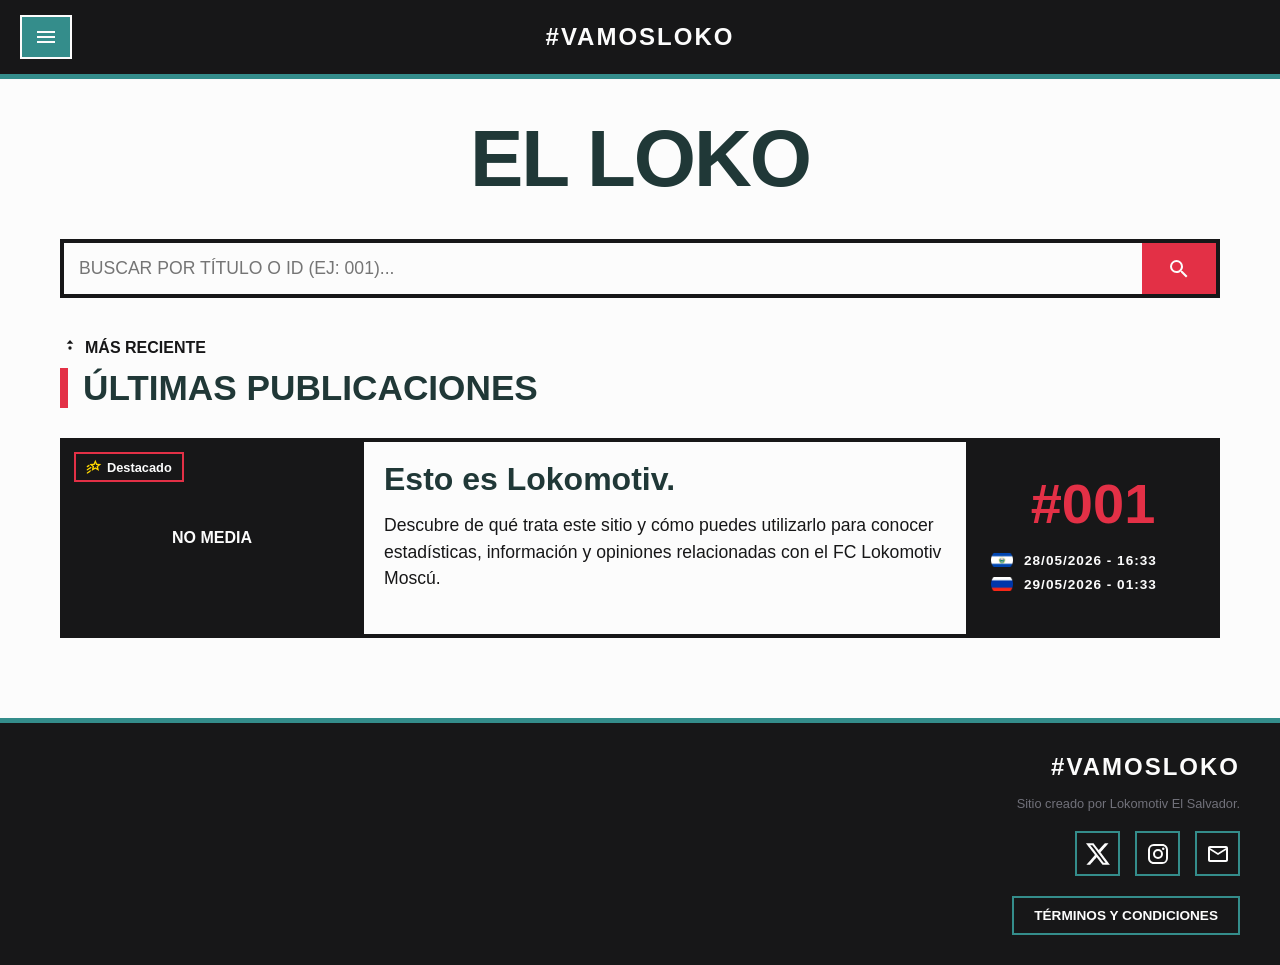
==== commit b087a921: "Add files via upload" ====
--- a/index.html
+++ b/index.html
@@ -4,7 +4,7 @@
     <meta charset="UTF-8">
     <meta name="viewport" content="width=device-width, initial-scale=1.0">
     <title>Lokomotiv El Salvador</title>
-    <link rel="stylesheet" href="style.css?v=15">
+    <link class="code-link" rel="stylesheet" href="style.css?v=26">
 </head>
 <body>
     <nav class="navbar">
@@ -14,16 +14,16 @@
             </button>
         </div>
         <div class="nav-center">
-            <a href="index.html" id="logo-btn" style="text-decoration: none; color: inherit;">#VAMOSLOKO</a>
+            <a href="./" id="logo-btn" style="text-decoration: none; color: inherit;">#VAMOSLOKO</a>
         </div>
         <div class="nav-side"></div>
     </nav>
 
     <div class="dropdown-menu" id="dropdown-menu">
-        <a href="index.html" class="nav-link">Inicio</a>
-        <a href="equipo.html" class="nav-link">Estadísticas</a>
-        <a href="about.html" class="nav-link">Sobre mí</a>
-        <a href="redes.html" class="nav-link">Redes</a>
+        <a href="./" class="nav-link">Inicio</a>
+        <a href="equipo/" class="nav-link">Estadísticas</a>
+        <a href="about/" class="nav-link">Conóceme</a>
+
     </div>
 
     <header class="main-header" id="main-header">
@@ -87,22 +87,12 @@
         </div>
     </div>
 
-    <footer class="main-footer">
-        <div class="footer-social">
-            <a href="https://x.com/zmey316" target="_blank" class="social-btn" id="btn-x">
-                <span class="svg-icon icon-social icon-x"></span>
-            </a>
-            <a href="https://www.instagram.com/lokomotivsv/" target="_blank" class="social-btn" id="btn-ig">
-                <span class="svg-icon icon-social icon-ig"></span>
-            </a>
-        </div>
-        <p>Sitio creado por Lokomotiv El Salvador.</p>
-    </footer>
+    <div id="footer-placeholder"></div>
 
     <button class="scroll-to-top" id="scroll-to-top">
         <span class="svg-icon icon-arrow-up"></span>
     </button>
 
-    <script src="script.js?v=15"></script>
+    <script src="script.js?v=25"></script>
 </body>
 </html>
--- a/style.css
+++ b/style.css
@@ -1,30 +1,8 @@
-* {
-    margin: 0;
-    padding: 0;
-    box-sizing: border-box;
-}
-
-body {
-    background-color: #fcfcfc;
-    color: #171718;
-    font-family: 'Arial Black', 'Impact', 'Montserrat', sans-serif;
-    font-weight: 900;
-    min-height: 100vh;
-    overflow-x: hidden;
-    display: flex;
-    flex-direction: column;
-}
-
-.svg-icon {
-    display: inline-block;
-    background-color: currentColor;
-    -webkit-mask-size: contain;
-    mask-size: contain;
-    -webkit-mask-repeat: no-repeat;
-    mask-repeat: no-repeat;
-    -webkit-mask-position: center;
-    mask-position: center;
-}
+* { margin: 0; padding: 0; box-sizing: border-box; }
+
+body { background-color: #fcfcfc; color: #171718; font-family: 'Arial Black', 'Impact', 'Montserrat', sans-serif; font-weight: 900; min-height: 100vh; overflow-x: hidden; display: flex; flex-direction: column; }
+
+.svg-icon { display: inline-block; background-color: currentColor; -webkit-mask-size: contain; mask-size: contain; -webkit-mask-repeat: no-repeat; mask-repeat: no-repeat; -webkit-mask-position: center; mask-position: center; }
 
 .icon-menu { width: 24px; height: 24px; -webkit-mask-image: url('icons/menu.svg'); mask-image: url('icons/menu.svg'); }
 .icon-search { width: 24px; height: 24px; -webkit-mask-image: url('icons/magnify.svg'); mask-image: url('icons/magnify.svg'); }
@@ -32,408 +10,7 @@
 .icon-social { width: 24px; height: 24px; }
 .icon-x { -webkit-mask-image: url('icons/x.svg'); mask-image: url('icons/x.svg'); }
 .icon-ig { -webkit-mask-image: url('icons/instagram.svg'); mask-image: url('icons/instagram.svg'); }
-.icon-soccer-field { width: 24px; height: 24px; -webkit-mask-image: url('icons/soccer-field.svg'); mask-image: url('icons/soccer-field.svg'); }
-.icon-check { width: 24px; height: 24px; -webkit-mask-image: url('icons/check-decagram-outline.svg'); mask-image: url('icons/check-decagram-outline.svg'); }
-.icon-close { width: 24px; height: 24px; -webkit-mask-image: url('icons/close-circle-outline.svg'); mask-image: url('icons/close-circle-outline.svg'); }
-.icon-soccer { width: 24px; height: 24px; -webkit-mask-image: url('icons/soccer.svg'); mask-image: url('icons/soccer.svg'); }
-.icon-arrow-up-box { width: 30px; height: 30px; -webkit-mask-image: url('icons/arrow-up-box.svg'); mask-image: url('icons/arrow-up-box.svg'); }
-.icon-minus-box { width: 30px; height: 30px; -webkit-mask-image: url('icons/minus-box.svg'); mask-image: url('icons/minus-box.svg'); }
-.icon-arrow-down-box { width: 30px; height: 30px; -webkit-mask-image: url('icons/arrow-down-box.svg'); mask-image: url('icons/arrow-down-box.svg'); }
-.icon-equal-box { width: 30px; height: 30px; -webkit-mask-image: url('icons/equal-box.svg'); mask-image: url('icons/equal-box.svg'); }
-.icon-airplane { width: 24px; height: 24px; -webkit-mask-image: url('icons/airplane.svg'); mask-image: url('icons/airplane.svg'); }
-.icon-home { width: 24px; height: 24px; -webkit-mask-image: url('icons/home.svg'); mask-image: url('icons/home.svg'); }
-.icon-hand-clap { width: 24px; height: 24px; -webkit-mask-image: url('icons/hand-clap.svg'); mask-image: url('icons/hand-clap.svg'); }
-.icon-penalty { width: 24px; height: 24px; -webkit-mask-image: url('icons/alpha-p-circle-outline.svg'); mask-image: url('icons/alpha-p-circle-outline.svg'); }
-.icon-clock { width: 24px; height: 24px; -webkit-mask-image: url('icons/clock-outline.svg'); mask-image: url('icons/clock-outline.svg'); }
-.icon-medal { width: 24px; height: 24px; -webkit-mask-image: url('icons/medal.svg'); mask-image: url('icons/medal.svg'); }
-
-.flag-img { width: 24px; height: 16px; object-fit: cover; margin-right: 10px; border: 1px solid #171718; border-radius: 2px; }
-
-.navbar { background-color: #171718; display: flex; justify-content: space-between; align-items: center; padding: 15px 20px; position: sticky; top: 0; z-index: 1000; border-bottom: 5px solid #348d8b; transition: transform 0.3s ease-in-out; }
-.nav-side { flex: 1; display: flex; align-items: center; }
-.nav-center { color: #fcfcfc; font-size: 1.5rem; letter-spacing: 2px; text-align: center; transition: color 0.2s; }
-.nav-center:hover { color: #e33046; }
-
-button { font-family: 'Arial Black', sans-serif; font-weight: 900; cursor: pointer; border: none; }
-
-.hamburger-btn { display: flex; justify-content: center; align-items: center; background-color: #348d8b; color: #fcfcfc; padding: 8px 12px; border: 2px solid #fcfcfc; transition: background-color 0.2s; }
-.hamburger-btn:hover { background-color: #e33046; }
-
-.dropdown-menu { position: fixed; top: 68px; left: -350px; width: 300px; height: calc(100vh - 68px); background-color: #171718; border-right: 5px solid #348d8b; transition: left 0.3s ease-in-out; z-index: 999; display: flex; flex-direction: column; padding: 20px 0; }
-.dropdown-menu.active { left: 0; }
-.dropdown-menu a { color: #fcfcfc; text-decoration: none; padding: 20px 30px; font-size: 1.2rem; border-bottom: 1px solid #348d8b; transition: background-color 0.2s, color 0.2s; }
-.dropdown-menu a:hover { background-color: #e33046; color: #171718; }
-
-.main-header { text-align: center; padding: 40px 20px; }
-.main-header h1 { font-size: 5rem; color: #203837; text-transform: uppercase; letter-spacing: -2px; line-height: 1; }
-
-.view-section { display: none; flex: 1; }
-.view-section.active { display: block; }
-
-.search-section { max-width: 1200px; margin: 0 auto 40px auto; padding: 0 20px; }
-.search-container { display: flex; width: 100%; border: 4px solid #171718; }
-.search-container input { flex: 1; background-color: #fcfcfc; border: none; padding: 15px; font-family: 'Arial Black', sans-serif; font-size: 1.1rem; color: #171718; outline: none; }
-.search-container button { display: flex; justify-content: center; align-items: center; background-color: #e33046; color: #fcfcfc; padding: 0 25px; transition: background-color 0.2s; }
-.search-container button:hover { background-color: #348d8b; }
-
-.layout-container { max-width: 1200px; margin: 0 auto; padding: 0 20px 80px 20px; }
-.recent-posts h2 { font-size: 2.2rem; color: #203837; margin-bottom: 30px; border-left: 8px solid #e33046; padding-left: 15px; }
-
-.posts-list { display: flex; flex-direction: column; gap: 30px; }
-.post-card { display: flex; background-color: #fcfcfc; border: 4px solid #171718; min-height: 200px; cursor: pointer; transition: transform 0.2s, box-shadow 0.2s; text-decoration: none; color: inherit; }
-.post-card:hover { transform: translateY(-5px); box-shadow: 8px 8px 0px #348d8b; }
-
-.card-img-container { width: 300px; background-color: #171718; border-right: 4px solid #171718; }
-.card-img-container img { width: 100%; height: 100%; object-fit: cover; }
-
-.card-main-content { flex: 1; display: flex; flex-direction: column; padding: 20px; }
-.card-title { font-size: 2rem; color: #203837; margin-bottom: 15px; line-height: 1.1; }
-.card-desc { font-family: sans-serif; font-weight: normal; font-size: 1.1rem; line-height: 1.5; color: #171718; }
-
-.card-side-info { width: 250px; background-color: #171718; border-left: 4px solid #171718; display: flex; flex-direction: column; justify-content: center; align-items: center; padding: 20px; }
-.card-id { font-size: 3.5rem; color: #e33046; line-height: 1; margin-bottom: 20px; text-align: center; }
-.card-date-block { display: flex; align-items: center; width: 100%; margin-bottom: 8px; justify-content: flex-start; }
-.card-date { color: #fcfcfc; font-size: 0.85rem; letter-spacing: 1px; }
-
-.post-layout-container { max-width: 1200px; margin: 0 auto; padding: 0 20px 80px 20px; }
-.post-header-full { margin-bottom: 40px; position: relative; }
-.post-header-info { display: flex; align-items: center; gap: 20px; margin-bottom: 20px; background-color: #171718; padding: 10px 20px; border: 4px solid #171718; }
-
-#single-post-id { font-size: 3rem; color: #e33046; line-height: 1; }
-#single-post-date { font-size: 1rem; color: #fcfcfc; border-left: 4px solid #fcfcfc; padding-left: 15px; display: flex; gap: 20px; align-items: center; }
-#single-post-date span { display: flex; align-items: center; }
-#single-post-title { font-size: 3.5rem; color: #203837; margin-bottom: 30px; line-height: 1.1; text-transform: uppercase; }
-
-.single-post-image { width: 100%; height: auto; background-color: transparent; position: relative; margin-bottom: 0; display: block; }
-.single-post-image img { width: 100%; height: 500px; object-fit: cover; display: block; background-color: #171718; border: 6px solid #e33046; margin-bottom: 0 !important; }
-.single-post-image .no-media { width: 100%; height: 500px; display: flex; align-items: center; justify-content: center; color: #e33046; font-size: 2rem; letter-spacing: 2px; background-color: #171718; border: 6px solid #e33046; }
-
-.body-image-wrapper { width: 100%; margin-bottom: 0; display: block; }
-.body-image-wrapper img { margin-bottom: 0 !important; width: 100%; border: 4px solid #171718; display: block; }
-.image-credit { font-family: Arial, sans-serif !important; font-weight: normal !important; font-size: 16px !important; color: #71717a !important; text-align: right !important; margin-top: 2px !important; margin-bottom: 40px !important; line-height: 1.2 !important; text-transform: none !important; letter-spacing: normal !important; display: block !important; }
-
-.post-body-layout { display: grid; grid-template-columns: 1fr 280px; gap: 40px; align-items: start; }
-.single-post-body { font-family: sans-serif; font-weight: normal; font-size: 1.2rem; line-height: 1.8; color: #171718; }
-.single-post-body p { margin-top: 0; margin-bottom: 20px; }
-.single-post-body h3 { color: #348d8b; font-size: 1.8rem; margin-top: 40px; margin-bottom: 20px; text-transform: uppercase; border-left: 8px solid #171718; padding-left: 15px; font-family: 'Arial Black', sans-serif; font-weight: 900; }
-
-.page-body { font-family: sans-serif; font-weight: normal; font-size: 1.2rem; line-height: 1.8; color: #171718; white-space: pre-wrap; }
-.page-layout-container { max-width: 1200px; margin: 0 auto; padding: 0 20px 80px 20px; }
-#page-title { font-size: 4rem; color: #203837; margin-bottom: 40px; text-transform: uppercase; border-bottom: 8px solid #171718; padding-bottom: 10px; }
-
-.dashboard-grid { display: grid; grid-template-columns: repeat(6, 1fr); gap: 20px; }
-.dash-panel { background-color: #fcfcfc; border: 4px solid #171718; padding: 20px; box-shadow: 6px 6px 0px #348d8b; display: flex; flex-direction: column; align-items: center; justify-content: center; text-align: center; width: 100%; }
-
-.grid-span-6 { grid-column: span 6; }
-.grid-span-4 { grid-column: span 4; }
-.grid-span-3 { grid-column: span 3; }
-.grid-span-2 { grid-column: span 2; }
-.grid-span-1 { grid-column: span 1; }
-
-.dash-header-panel { flex-direction: row; justify-content: flex-start; gap: 30px; text-align: left; }
-.dash-logo img { width: 120px; height: 120px; object-fit: contain; }
-.dash-title h1 { font-size: 3rem; color: #203837; text-transform: uppercase; line-height: 1; margin: 0;}
-
-.pos-panel { border-color: #e33046; box-shadow: 6px 6px 0px #e33046; }
-.pos-value-container { display: flex; align-items: center; justify-content: center; margin-top: 5px; }
-.stat-card-title { font-family: sans-serif; font-size: 1.1rem; color: #171718; font-weight: bold; text-transform: uppercase; }
-.stat-card-value { font-size: 3.5rem; color: #203837; line-height: 1; margin-top: 10px; display: flex; align-items: center; justify-content: center; }
-.color-green { color: #348d8b; }
-.color-red { color: #e33046; }
-
-.form-section { flex-direction: row; justify-content: space-between; border-color: #e33046; box-shadow: 6px 6px 0px #e33046; }
-.form-section h3 { font-size: 1.8rem; color: #203837; text-transform: uppercase;}
-.form-boxes-container { display: flex; gap: 15px; flex-wrap: wrap; justify-content: center;}
-.form-box { width: 50px; height: 50px; display: flex; align-items: center; justify-content: center; color: #fcfcfc; font-size: 1.5rem; cursor: pointer; border: 3px solid #171718; }
-.bg-green { background-color: #348d8b; }
-.bg-red { background-color: #e33046; }
-.bg-dark { background-color: #171718; }
-
-.match-panel { justify-content: flex-start; position: relative; }
-.match-label { background-color: #171718; color: #fcfcfc; padding: 5px 20px; font-size: 1rem; margin-bottom: 20px; letter-spacing: 1px; width: 100%;}
-.match-competicion { font-size: 1rem; color: #171718; text-transform: uppercase; margin-bottom: 10px; font-family: sans-serif; font-weight: bold; text-align: center; }
-.match-logo { width: 120px; height: 120px; margin-bottom: 20px; }
-.match-logo img { width: 100%; height: 100%; object-fit: contain; }
-.match-no-logo { width: 100%; height: 100%; background-color: #171718; color: #e33046; display: flex; align-items: center; justify-content: center; font-size: 0.8rem; text-align: center; }
-.match-rival { font-size: 1.8rem; color: #203837; margin-bottom: 10px; line-height: 1.2;}
-.match-score { font-size: 3.5rem; color: #e33046; font-weight: 900; margin-bottom: 15px; line-height: 1; }
-.match-corner-icons { position: absolute; top: 55px; right: 20px; display: flex; flex-direction: row; align-items: center; gap: 8px; }
-
-.sidebar-block { background-color: #171718; border: 4px solid #e33046; padding: 15px; }
-.sidebar-block h3 { color: #fcfcfc; font-size: 1.5rem; margin-bottom: 15px; text-align: center; border-bottom: 2px solid #348d8b; padding-bottom: 10px; }
-
-.year-btn { width: 100%; background-color: #348d8b; color: #fcfcfc; padding: 12px; font-size: 1.1rem; text-align: left; margin-bottom: 5px; transition: background-color 0.2s; display: flex; justify-content: space-between; }
-.year-btn:hover { background-color: #e33046; }
-
-.history-content { display: none; background-color: #fcfcfc; padding: 10px; margin-bottom: 10px; border: 2px solid #171718;}
-.history-content.active { display: block; }
-.history-item { display: block; text-decoration: none; color: #171718; padding: 8px; border-bottom: 2px solid #171718; font-family: sans-serif; font-weight: bold; font-size: 0.9rem; transition: background-color 0.2s, color 0.2s; }
-.history-item:hover { background-color: #e33046; color: #fcfcfc; }
-.history-item span { color: #e33046; font-family: 'Arial Black', sans-serif; margin-right: 5px; }
-.history-item:hover span { color: #fcfcfc; }
-
-.player-panel {
-    position: relative;
-    padding: 20px;
-    display: flex;
-    flex-direction: column;
-    align-items: center;
-    text-align: center;
-    background: #fcfcfc;
-    transition: .25s;
-    overflow: hidden;
-}
-.player-panel:hover {
-    transform: translateY(-5px);
-    box-shadow: 8px 8px 0 #e33046;
-}
-.player-section-subtitle {
-    font-size: 1rem;
-    letter-spacing: 1px;
-    background: #171718;
-    color: #fcfcfc;
-    padding: 6px 15px;
-    display: block;
-    width: 100%;
-    text-align: left;
-    margin-top: 0;
-    margin-bottom: 15px;
-    text-transform: uppercase;
-    box-sizing: border-box;
-}
-
-.player-badges-container {
-    display: flex;
-    flex-direction: column;
-    align-items: flex-start;
-    gap: 5px;
-    width: 100%;
-    margin-bottom: -10px;
-}
-.player-badge-row {
-    display: flex;
-    align-items: center;
-    justify-content: flex-start;
-    gap: 8px;
-    font-family: 'Arial Black', sans-serif;
-    font-weight: 900;
-    font-size: 1rem;
-    line-height: 1;
-}
-.shirt-icon {
-    width: 18px;
-    height: 18px;
-    background-color: #e33046;
-    -webkit-mask-image: url('icons/tshirt-crew.svg');
-    mask-image: url('icons/tshirt-crew.svg');
-}
-.shirt-number {
-    color: #171718;
-}
-.motm-icon {
-    width: 18px;
-    height: 18px;
-    color: #b8860b;
-}
-.motm-number {
-    color: #171718;
-}
-
-.player-photo {
-    width: 250px;
-    height: 250px;
-    margin: 0 0 10px 0;
-    align-self: center;
-}
-.player-photo img {
-    width: 100%;
-    height: 100%;
-    object-fit: contain;
-}
-
-.player-name-container {
-    display: flex;
-    align-items: center;
-    justify-content: center;
-    align-self: center;
-    gap: 8px;
-    margin-bottom: 15px;
-    flex-wrap: wrap;
-}
-.player-flag {
-    width: 24px;
-    height: 16px;
-    object-fit: cover;
-    border: 2px solid #171718;
-    border-radius: 2px;
-}
-.player-name {
-    font-size: 1.4rem;
-    text-transform: uppercase;
-    line-height: 1.2;
-    font-family: 'Arial Black', sans-serif;
-}
-.player-stats-grid {
-    display: grid;
-    grid-template-columns: repeat(auto-fit, minmax(65px, 1fr));
-    gap: 10px;
-    width: 100%;
-    margin-top: 10px;
-}
-.player-stat {
-    display: flex;
-    flex-direction: column;
-    align-items: center;
-    justify-content: center;
-    background: #171718;
-    border: 2px solid #348d8b;
-    padding: 10px;
-    min-height: 75px;
-    transition: .25s;
-}
-.player-stat:hover {
-    transform: scale(1.05);
-    border-color: #e33046;
-}
-.player-stat .svg-icon {
-    width: 24px;
-    height: 24px;
-    color: #fcfcfc;
-}
-.player-green {
-    color: #348d8b !important;
-}
-.player-red {
-    color: #e33046 !important;
-}
-.player-stat-val {
-    font-size: 1rem;
-    color: #fff;
-    margin-top: 6px;
-    font-family: 'Arial Black', sans-serif;
-}
-.player-section-title {
-    margin-top: 50px;
-    margin-bottom: 20px;
-    font-size: 2rem;
-    color: #203837;
-    border-left: 8px solid #e33046;
-    padding-left: 15px;
-    grid-column: 1 / -1;
-    text-transform: uppercase;
-    text-align: left;
-}
-
-.main-footer { background-color: #171718; color: #fcfcfc; text-align: center; padding: 40px 20px; border-top: 5px solid #348d8b; margin-top: auto; }
-.footer-social { display: flex; justify-content: center; gap: 20px; margin-bottom: 20px; }
-.social-btn { display: flex; justify-content: center; align-items: center; width: 50px; height: 50px; background-color: #348d8b; color: #fcfcfc; text-decoration: none; border: 2px solid #fcfcfc; border-radius: 50%; transition: background-color 0.2s, transform 0.2s; }
-.social-btn:hover { background-color: #e33046; transform: translateY(-3px); }
-
-.scroll-to-top { position: fixed; bottom: 25px; left: 25px; width: 60px; height: 60px; background-color: #348d8b; color: #fcfcfc; border: 3px solid #171718; border-radius: 50%; cursor: pointer; display: flex; justify-content: center; align-items: center; z-index: 999; opacity: 0; visibility: hidden; transition: opacity 0.3s, visibility 0.3s, background-color 0.2s, transform 0.2s; box-shadow: 4px 4px 0px #171718; }
-.scroll-to-top.show { opacity: 1; visibility: visible; }
-.scroll-to-top:hover { background-color: #e33046; transform: translateY(-5px); }
-
-.mini-overlay { position: fixed; top: 0; left: 0; width: 100%; height: 100%; background: rgba(0,0,0,0.8); display: none; justify-content: center; align-items: center; z-index: 2000; }
-.mini-overlay.active { display: flex; }
-.mini-popup { background: #fcfcfc; border: 4px solid #171718; padding: 30px; width: 90%; max-width: 400px; text-align: center; position: relative; box-shadow: 8px 8px 0px #e33046; }
-.mini-popup-header { border-bottom: 4px solid #171718; padding-bottom: 15px; margin-bottom: 20px; font-size: 1.2rem; color: #171718; display: flex; justify-content: space-between; align-items: center; }
-.mini-popup-close { background: none; border: none; font-size: 1.5rem; color: #e33046; cursor: pointer; font-family: 'Arial Black', sans-serif; font-weight: 900; }
-
-@media (min-width:1400px){
-    .layout-container, .post-layout-container{ max-width:1400px; }
-    .card-img-container{ width:350px; }
-    .card-title{ font-size:2.3rem; }
-    .single-post-image img{ height:650px; }
-    .post-body-layout{ grid-template-columns:1fr 320px; }
-}
-
-@media (max-width:1100px){
-    .card-img-container{ width:240px; }
-    .card-side-info{ width:220px; padding:15px; }
-    .card-id{ font-size:2.8rem; }
-    .card-title{ font-size:1.7rem; }
-    #single-post-title{ font-size:3rem; }
-    .single-post-image img{ height:400px; }
-}
-
-@media (max-width:900px){
-    .dashboard-grid { grid-template-columns: repeat(2, 1fr); }
-    .grid-span-6, .grid-span-4, .grid-span-3 { grid-column: span 2; }
-    .grid-span-2 { grid-column: span 1; }
-    .form-section { flex-direction: column; gap: 20px; }
-    .post-body-layout{ grid-template-columns:1fr; }
-    .sidebar-block{ position:static; }
-    .post-card{ flex-direction:column; }
-    .card-img-container{ width:100%; height:250px; border-right:none; border-bottom:4px solid #171718; }
-    .card-side-info{ width:100%; border-left:none; border-top:4px solid #171718; flex-direction:row; justify-content:space-around; flex-wrap:wrap; padding:15px; }
-    .card-id{ margin-bottom:0; font-size:2rem; }
-    .single-post-image img{ height:300px; }
-    #single-post-title{ font-size:2.5rem; }
-    #single-post-date{ flex-direction:column; align-items:flex-start; gap:5px; border-left:none; padding-left:0; }
-}
-
-@media (max-width:600px){
-    .dashboard-grid { grid-template-columns: 1fr; }
-    .grid-span-6, .grid-span-4, .grid-span-3, .grid-span-2 { grid-column: span 1; }
-    .dash-header-panel { flex-direction: column; text-align: center; }
-    .navbar{ padding:12px 15px; }
-    .nav-center{ font-size:1rem; }
-    .hamburger-btn{ padding:8px 12px; }
-    .dropdown-menu{ width:100%; left:-100%; }
-    .search-container{ flex-direction:column; }
-    .search-container input{ width:100%; font-size:.9rem; }
-    .search-container button{ width:100%; padding:15px; }
-    .recent-posts h2{ font-size:1.5rem; }
-    .card-main-content{ padding:15px; }
-    .card-title{ font-size:1.3rem; }
-    .card-desc{ font-size:.95rem; }
-    .card-date{ font-size:.75rem; }
-    .footer-social{ flex-direction:row; justify-content: center; align-items:center; }
-    .scroll-to-top{ width:45px; height:45px; left:15px; bottom:15px; }
-    .dash-title h1 { font-size: 2.2rem; }
-    .player-photo { width: 240px; height: 240px; }
-}
-
-@media (max-width:380px){
-    .card-title{ font-size:1.1rem; }
-    .card-id{ font-size:1.5rem; }
-    .player-stats-grid { grid-template-columns: repeat(2, 1fr); }
-}
-
-* {
-    margin: 0;
-    padding: 0;
-    box-sizing: border-box;
-}
-
-body {
-    background-color: #fcfcfc;
-    color: #171718;
-    font-family: 'Arial Black', 'Impact', 'Montserrat', sans-serif;
-    font-weight: 900;
-    min-height: 100vh;
-    overflow-x: hidden;
-    display: flex;
-    flex-direction: column;
-}
-
-.svg-icon {
-    display: inline-block;
-    background-color: currentColor;
-    -webkit-mask-size: contain;
-    mask-size: contain;
-    -webkit-mask-repeat: no-repeat;
-    mask-repeat: no-repeat;
-    -webkit-mask-position: center;
-    mask-position: center;
-}
-
-.icon-menu { width: 24px; height: 24px; -webkit-mask-image: url('icons/menu.svg'); mask-image: url('icons/menu.svg'); }
-.icon-search { width: 24px; height: 24px; -webkit-mask-image: url('icons/magnify.svg'); mask-image: url('icons/magnify.svg'); }
-.icon-arrow-up { width: 30px; height: 30px; -webkit-mask-image: url('icons/arrow-up-drop-circle.svg'); mask-image: url('icons/arrow-up-drop-circle.svg'); }
-.icon-social { width: 24px; height: 24px; }
-.icon-x { -webkit-mask-image: url('icons/x.svg'); mask-image: url('icons/x.svg'); }
-.icon-ig { -webkit-mask-image: url('icons/instagram.svg'); mask-image: url('icons/instagram.svg'); }
+.icon-email { -webkit-mask-image: url('icons/email-outline.svg'); mask-image: url('icons/email-outline.svg'); }
 .icon-soccer-field { width: 24px; height: 24px; -webkit-mask-image: url('icons/soccer-field.svg'); mask-image: url('icons/soccer-field.svg'); }
 .icon-check { width: 24px; height: 24px; -webkit-mask-image: url('icons/check-decagram-outline.svg'); mask-image: url('icons/check-decagram-outline.svg'); }
 .icon-close { width: 24px; height: 24px; -webkit-mask-image: url('icons/close-circle-outline.svg'); mask-image: url('icons/close-circle-outline.svg'); }
@@ -452,6 +29,7 @@
 .icon-star-shooting { width: 24px; height: 24px; -webkit-mask-image: url('icons/star-shooting-outline.svg'); mask-image: url('icons/star-shooting-outline.svg'); }
 .icon-pan-down { width: 24px; height: 24px; -webkit-mask-image: url('icons/pan-down.svg'); mask-image: url('icons/pan-down.svg'); }
 .icon-pan-up { width: 24px; height: 24px; -webkit-mask-image: url('icons/pan-up.svg'); mask-image: url('icons/pan-up.svg'); }
+.icon-arrow-top-right { width: 24px; height: 24px; -webkit-mask-image: url('icons/arrow-top-right-thick.svg'); mask-image: url('icons/arrow-top-right-thick.svg'); }
 
 .flag-img { width: 24px; height: 16px; object-fit: cover; margin-right: 10px; border: 1px solid #171718; border-radius: 2px; }
 
@@ -491,7 +69,6 @@
 
 .card-img-container { width: 300px; background-color: #171718; border-right: 4px solid #171718; position: relative; }
 .card-img-container img { width: 100%; height: 100%; object-fit: cover; }
-
 .pin-label { position: absolute; top: 10px; left: 10px; background-color: #171718; color: #fcfcfc; padding: 5px 10px; font-size: 0.8rem; font-family: 'Arial Black', sans-serif; display: flex; align-items: center; gap: 5px; border: 2px solid #e33046; z-index: 10; }
 
 .card-main-content { flex: 1; display: flex; flex-direction: column; padding: 20px; }
@@ -540,7 +117,7 @@
 
 .dash-header-panel { flex-direction: row; justify-content: flex-start; gap: 30px; text-align: left; }
 .dash-logo img { width: 120px; height: 120px; object-fit: contain; }
-.dash-title h1 { font-size: 3rem; color: #203837; text-transform: uppercase; line-height: 1; margin: 0;}
+.dash-title h1 { font-size: 3rem; color: #203837; text-transform: uppercase; letter-spacing: -1px; line-height: 1; margin: 0;}
 
 .pos-panel { border-color: #e33046; box-shadow: 6px 6px 0px #e33046; }
 .pos-value-container { display: flex; align-items: center; justify-content: center; margin-top: 5px; }
@@ -569,10 +146,8 @@
 
 .sidebar-block { background-color: #171718; border: 4px solid #e33046; padding: 15px; }
 .sidebar-block h3 { color: #fcfcfc; font-size: 1.5rem; margin-bottom: 15px; text-align: center; border-bottom: 2px solid #348d8b; padding-bottom: 10px; }
-
 .year-btn { width: 100%; background-color: #348d8b; color: #fcfcfc; padding: 12px; font-size: 1.1rem; text-align: left; margin-bottom: 5px; transition: background-color 0.2s; display: flex; justify-content: space-between; }
 .year-btn:hover { background-color: #e33046; }
-
 .history-content { display: none; background-color: #fcfcfc; padding: 10px; margin-bottom: 10px; border: 2px solid #171718;}
 .history-content.active { display: block; }
 .history-item { display: block; text-decoration: none; color: #171718; padding: 8px; border-bottom: 2px solid #171718; font-family: sans-serif; font-weight: bold; font-size: 0.9rem; transition: background-color 0.2s, color 0.2s; }
@@ -605,10 +180,49 @@
 .player-stat-val { font-size: 1rem; color: #fff; margin-top: 6px; font-family: 'Arial Black', sans-serif; }
 .player-section-title { margin-top: 50px; margin-bottom: 20px; font-size: 2rem; color: #203837; border-left: 8px solid #e33046; padding-left: 15px; grid-column: 1 / -1; text-transform: uppercase; text-align: left; }
 
-.main-footer { background-color: #171718; color: #fcfcfc; text-align: center; padding: 40px 20px; border-top: 5px solid #348d8b; margin-top: auto; }
-.footer-social { display: flex; justify-content: center; gap: 20px; margin-bottom: 20px; }
-.social-btn { display: flex; justify-content: center; align-items: center; width: 50px; height: 50px; background-color: #348d8b; color: #fcfcfc; text-decoration: none; border: 2px solid #fcfcfc; border-radius: 50%; transition: background-color 0.2s, transform 0.2s; }
-.social-btn:hover { background-color: #e33046; transform: translateY(-3px); }
+.gallery-grid { display: grid; grid-template-columns: repeat(auto-fill, minmax(300px, 1fr)); gap: 20px; padding: 20px 0; }
+.gallery-card { display: flex; flex-direction: column; background-color: #fcfcfc; border: 4px solid #171718; transition: transform 0.2s, box-shadow 0.2s; }
+.gallery-card:hover { transform: translateY(-5px); box-shadow: 8px 8px 0px #e33046; }
+.gallery-img-container { position: relative; width: 100%; height: 200px; background-color: #171718; overflow: hidden; border-bottom: 4px solid #171718; }
+.gallery-img-container img { width: 100%; height: 100%; object-fit: cover; }
+.gallery-btn { position: absolute; bottom: 10px; right: 10px; background-color: #171718; color: #fcfcfc; padding: 8px 12px; text-decoration: none; font-size: 0.8rem; display: flex; align-items: center; gap: 5px; border: 2px solid #fcfcfc; transition: background-color 0.15s, transform 0.1s; }
+.gallery-btn:hover { background-color: #348d8b; transform: scale(1.03); }
+.gallery-content { display: flex; flex-direction: column; padding: 15px; gap: 10px; flex: 1; }
+.gallery-card-title { font-size: 1.3rem; color: #171718; line-height: 1.2; margin: 0; font-weight: 900; text-transform: uppercase; }
+.gallery-site-name { font-family: sans-serif; font-weight: bold; font-size: 0.95rem; color: #71717a; }
+.gallery-badge-container { display: flex; margin-top: auto; }
+.badge-interview { background-color: #171718; color: #b8860b; border: 2px solid #b8860b; padding: 4px 10px; font-size: 0.8rem; text-transform: uppercase; letter-spacing: 1px; display: inline-block; }
+.badge-default { background-color: #348d8b; color: #fcfcfc; padding: 6px 12px; font-size: 0.8rem; text-transform: uppercase; letter-spacing: 1px; display: inline-block; }
+.no-media { width: 100%; height: 100%; display: flex; align-items: center; justify-content: center; color: #fcfcfc; font-size: 1rem; }
+
+.main-footer { background-color: #171718; color: #fcfcfc; display: flex; flex-direction: column; align-items: flex-end; text-align: right; padding: 30px 40px; border-top: 5px solid #348d8b; margin-top: auto; gap: 15px; }
+.footer-brand { font-size: 1.5rem; font-family: 'Arial Black', sans-serif; font-weight: 900; color: #fcfcfc; text-decoration: none; letter-spacing: 2px; transition: color 0.2s; }
+.footer-brand:hover { color: #e33046; }
+.footer-author { font-family: sans-serif; font-size: 0.8rem; color: #71717a; font-weight: normal; margin: 0 0 5px 0; }
+.footer-social-wrapper { display: flex; justify-content: flex-end; gap: 15px; margin-bottom: 5px; }
+.social-btn { display: flex; justify-content: center; align-items: center; width: 45px; height: 45px; background-color: #171718; color: #fcfcfc; text-decoration: none; border: 2px solid #348d8b; transition: background-color 0.2s, color 0.2s, transform 0.2s; }
+.social-btn:hover { background-color: #e33046; border-color: #e33046; color: #171718; transform: translateY(-3px); }
+.terms-trigger-btn { background: transparent; border: 2px solid #348d8b; color: #fcfcfc; padding: 10px 20px; font-size: 0.85rem; text-transform: uppercase; cursor: pointer; transition: background-color 0.2s, color 0.2s, transform 0.1s; }
+.terms-trigger-btn:hover { background-color: #348d8b; color: #171718; transform: scale(1.02); }
+
+.terms-overlay { position: fixed; top: 0; left: 0; width: 100%; height: 100%; background: rgba(0,0,0,0.8); display: none; justify-content: center; align-items: center; z-index: 2500; padding: 20px; }
+.terms-overlay.active { display: flex; }
+.terms-popup { background: #fcfcfc; border: 4px solid #171718; width: 100%; max-width: 800px; max-height: 90vh; display: flex; flex-direction: column; box-shadow: 8px 8px 0px #348d8b; }
+.terms-header { background: #171718; color: #fcfcfc; padding: 20px; display: flex; justify-content: space-between; align-items: center; font-size: 1.5rem; letter-spacing: 1px; }
+.terms-close { background: none; border: none; color: #e33046; cursor: pointer; display: flex; align-items: center; justify-content: center; }
+.terms-close .svg-icon { width: 30px; height: 30px; }
+.terms-body { padding: 30px; overflow-y: auto; font-family: sans-serif; font-weight: normal; font-size: 1.1rem; color: #171718; line-height: 1.6; text-align: left; }
+.terms-body::-webkit-scrollbar { width: 10px; }
+.terms-body::-webkit-scrollbar-track { background: #fcfcfc; border-left: 2px solid #171718; }
+.terms-body::-webkit-scrollbar-thumb { background: #348d8b; border: 2px solid #171718; }
+.terms-body h3 { font-family: 'Arial Black', sans-serif; font-weight: 900; font-size: 1.4rem; color: #203837; margin: 35px 0 15px 0; text-transform: uppercase; border-left: 6px solid #e33046; padding-left: 15px; }
+.terms-body h3:first-child { margin-top: 0; }
+.terms-body p { margin-bottom: 15px; }
+.terms-body ul { padding-left: 25px; margin-bottom: 20px; }
+.terms-body li { margin-bottom: 8px; }
+.terms-body a { color: #e33046; text-decoration: none; font-weight: bold; transition: color 0.2s; }
+.terms-body a:hover { color: #348d8b; text-decoration: underline; }
+.terms-body .update-date { font-size: 0.9rem; color: #71717a; margin-bottom: 30px; font-weight: bold; text-align: right; font-family: 'Arial Black', sans-serif; text-transform: uppercase; border-bottom: 4px solid #171718; padding-bottom: 10px; }
 
 .scroll-to-top { position: fixed; bottom: 25px; left: 25px; width: 60px; height: 60px; background-color: #348d8b; color: #fcfcfc; border: 3px solid #171718; border-radius: 50%; cursor: pointer; display: flex; justify-content: center; align-items: center; z-index: 999; opacity: 0; visibility: hidden; transition: opacity 0.3s, visibility 0.3s, background-color 0.2s, transform 0.2s; box-shadow: 4px 4px 0px #171718; }
 .scroll-to-top.show { opacity: 1; visibility: visible; }
@@ -642,326 +256,40 @@
     .grid-span-6, .grid-span-4, .grid-span-3 { grid-column: span 2; }
     .grid-span-2 { grid-column: span 1; }
     .form-section { flex-direction: column; gap: 20px; }
-    .post-body-layout{ grid-template-columns:1fr; }
-    .sidebar-block{ position:static; }
-    .post-card{ flex-direction:column; }
-    .card-img-container{ width:100%; height:250px; border-right:none; border-bottom:4px solid #171718; }
-    .card-side-info{ width:100%; border-left:none; border-top:4px solid #171718; flex-direction:row; justify-content:space-around; flex-wrap:wrap; padding:15px; }
-    .card-id{ margin-bottom:0; font-size:2rem; }
-    .single-post-image img{ height:300px; }
-    #single-post-title{ font-size:2.5rem; }
-    #single-post-date{ flex-direction:column; align-items:flex-start; gap:5px; border-left:none; padding-left:0; }
+    .post-body-layout { grid-template-columns: 1fr; }
+    .sidebar-block { position: static; }
+    .post-card { flex-direction: column; }
+    .card-img-container { width: 100%; height: 250px; border-right: none; border-bottom: 4px solid #171718; }
+    .card-side-info { width: 100%; border-left: none; border-top: 4px solid #171718; flex-direction: column; align-items: flex-start; justify-content: center; padding: 15px; }
+    .card-id { margin-bottom: 10px; font-size: 2.5rem; text-align: left; width: 100%; display: block; }
+    .card-date-block { justify-content: flex-start; width: 100%; }
+    .single-post-image img { height: 300px; }
+    #single-post-title { font-size: 2.5rem; }
+    #single-post-date { flex-direction: column; align-items: flex-start; gap: 5px; border-left: none; padding-left: 0; }
+    .main-footer { align-items: center; text-align: center; padding: 30px 20px; }
+    .footer-social-wrapper { justify-content: center; }
+    .terms-header { font-size: 1.2rem; padding: 15px; }
+    .terms-body { padding: 20px; font-size: 1rem; }
+    .terms-body h3 { font-size: 1.2rem; }
 }
 
 @media (max-width:600px){
     .dashboard-grid { grid-template-columns: 1fr; }
     .grid-span-6, .grid-span-4, .grid-span-3, .grid-span-2 { grid-column: span 1; }
     .dash-header-panel { flex-direction: column; text-align: center; }
-    .navbar{ padding:12px 15px; }
-    .nav-center{ font-size:1rem; }
-    .hamburger-btn{ padding:8px 12px; }
-    .dropdown-menu{ width:100%; left:-100%; }
-    .search-container{ flex-direction:column; }
-    .search-container input{ width:100%; font-size:.9rem; }
-    .search-container button{ width:100%; padding:15px; }
-    .recent-posts h2{ font-size:1.5rem; }
-    .card-main-content{ padding:15px; }
-    .card-title{ font-size:1.3rem; }
-    .card-desc{ font-size:.95rem; }
-    .card-date{ font-size:.75rem; }
-    .footer-social{ flex-direction:row; justify-content: center; align-items:center; }
-    .scroll-to-top{ width:45px; height:45px; left:15px; bottom:15px; }
-    .dash-title h1 { font-size: 2.2rem; }
-    .player-photo { width: 240px; height: 240px; }
-}
-
-@media (max-width:380px){
-    .card-title{ font-size:1.1rem; }
-    .card-id{ font-size:1.5rem; }
-    .player-stats-grid { grid-template-columns: repeat(2, 1fr); }
-}
-* {
-    margin: 0;
-    padding: 0;
-    box-sizing: border-box;
-}
-
-body {
-    background-color: #fcfcfc;
-    color: #171718;
-    font-family: 'Arial Black', 'Impact', 'Montserrat', sans-serif;
-    font-weight: 900;
-    min-height: 100vh;
-    overflow-x: hidden;
-    display: flex;
-    flex-direction: column;
-}
-
-.svg-icon {
-    display: inline-block;
-    background-color: currentColor;
-    -webkit-mask-size: contain;
-    mask-size: contain;
-    -webkit-mask-repeat: no-repeat;
-    mask-repeat: no-repeat;
-    -webkit-mask-position: center;
-    mask-position: center;
-}
-
-.icon-menu { width: 24px; height: 24px; -webkit-mask-image: url('icons/menu.svg'); mask-image: url('icons/menu.svg'); }
-.icon-search { width: 24px; height: 24px; -webkit-mask-image: url('icons/magnify.svg'); mask-image: url('icons/magnify.svg'); }
-.icon-arrow-up { width: 30px; height: 30px; -webkit-mask-image: url('icons/arrow-up-drop-circle.svg'); mask-image: url('icons/arrow-up-drop-circle.svg'); }
-.icon-social { width: 24px; height: 24px; }
-.icon-x { -webkit-mask-image: url('icons/x.svg'); mask-image: url('icons/x.svg'); }
-.icon-ig { -webkit-mask-image: url('icons/instagram.svg'); mask-image: url('icons/instagram.svg'); }
-.icon-soccer-field { width: 24px; height: 24px; -webkit-mask-image: url('icons/soccer-field.svg'); mask-image: url('icons/soccer-field.svg'); }
-.icon-check { width: 24px; height: 24px; -webkit-mask-image: url('icons/check-decagram-outline.svg'); mask-image: url('icons/check-decagram-outline.svg'); }
-.icon-close { width: 24px; height: 24px; -webkit-mask-image: url('icons/close-circle-outline.svg'); mask-image: url('icons/close-circle-outline.svg'); }
-.icon-soccer { width: 24px; height: 24px; -webkit-mask-image: url('icons/soccer.svg'); mask-image: url('icons/soccer.svg'); }
-.icon-arrow-up-box { width: 30px; height: 30px; -webkit-mask-image: url('icons/arrow-up-box.svg'); mask-image: url('icons/arrow-up-box.svg'); }
-.icon-minus-box { width: 30px; height: 30px; -webkit-mask-image: url('icons/minus-box.svg'); mask-image: url('icons/minus-box.svg'); }
-.icon-arrow-down-box { width: 30px; height: 30px; -webkit-mask-image: url('icons/arrow-down-box.svg'); mask-image: url('icons/arrow-down-box.svg'); }
-.icon-equal-box { width: 30px; height: 30px; -webkit-mask-image: url('icons/equal-box.svg'); mask-image: url('icons/equal-box.svg'); }
-.icon-airplane { width: 24px; height: 24px; -webkit-mask-image: url('icons/airplane.svg'); mask-image: url('icons/airplane.svg'); }
-.icon-home { width: 24px; height: 24px; -webkit-mask-image: url('icons/home.svg'); mask-image: url('icons/home.svg'); }
-.icon-hand-clap { width: 24px; height: 24px; -webkit-mask-image: url('icons/hand-clap.svg'); mask-image: url('icons/hand-clap.svg'); }
-.icon-penalty { width: 24px; height: 24px; -webkit-mask-image: url('icons/alpha-p-circle-outline.svg'); mask-image: url('icons/alpha-p-circle-outline.svg'); }
-.icon-clock { width: 24px; height: 24px; -webkit-mask-image: url('icons/clock-outline.svg'); mask-image: url('icons/clock-outline.svg'); }
-.icon-medal { width: 24px; height: 24px; -webkit-mask-image: url('icons/medal.svg'); mask-image: url('icons/medal.svg'); }
-.icon-shield-check { width: 24px; height: 24px; -webkit-mask-image: url('icons/shield-check.svg'); mask-image: url('icons/shield-check.svg'); }
-.icon-star-shooting { width: 24px; height: 24px; -webkit-mask-image: url('icons/star-shooting-outline.svg'); mask-image: url('icons/star-shooting-outline.svg'); }
-.icon-pan-down { width: 24px; height: 24px; -webkit-mask-image: url('icons/pan-down.svg'); mask-image: url('icons/pan-down.svg'); }
-.icon-pan-up { width: 24px; height: 24px; -webkit-mask-image: url('icons/pan-up.svg'); mask-image: url('icons/pan-up.svg'); }
-.icon-arrow-top-right { width: 24px; height: 24px; -webkit-mask-image: url('icons/arrow-top-right-thick.svg'); mask-image: url('icons/arrow-top-right-thick.svg'); }
-
-.flag-img { width: 24px; height: 16px; object-fit: cover; margin-right: 10px; border: 1px solid #171718; border-radius: 2px; }
-
-.navbar { background-color: #171718; display: flex; justify-content: space-between; align-items: center; padding: 15px 20px; position: sticky; top: 0; z-index: 1000; border-bottom: 5px solid #348d8b; transition: transform 0.3s ease-in-out; }
-.nav-side { flex: 1; display: flex; align-items: center; }
-.nav-center { color: #fcfcfc; font-size: 1.5rem; letter-spacing: 2px; text-align: center; transition: color 0.2s; }
-.nav-center:hover { color: #e33046; }
-
-button { font-family: 'Arial Black', sans-serif; font-weight: 900; cursor: pointer; border: none; }
-
-.hamburger-btn { display: flex; justify-content: center; align-items: center; background-color: #348d8b; color: #fcfcfc; padding: 8px 12px; border: 2px solid #fcfcfc; transition: background-color 0.2s; }
-.hamburger-btn:hover { background-color: #e33046; }
-
-.dropdown-menu { position: fixed; top: 68px; left: -350px; width: 300px; height: calc(100vh - 68px); background-color: #171718; border-right: 5px solid #348d8b; transition: left 0.3s ease-in-out; z-index: 999; display: flex; flex-direction: column; padding: 20px 0; }
-.dropdown-menu.active { left: 0; }
-.dropdown-menu a { color: #fcfcfc; text-decoration: none; padding: 20px 30px; font-size: 1.2rem; border-bottom: 1px solid #348d8b; transition: background-color 0.2s, color 0.2s; }
-.dropdown-menu a:hover { background-color: #e33046; color: #171718; }
-
-.main-header { text-align: center; padding: 40px 20px; }
-.main-header h1 { font-size: 5rem; color: #203837; text-transform: uppercase; letter-spacing: -2px; line-height: 1; }
-
-.view-section { display: none; flex: 1; }
-.view-section.active { display: block; }
-
-.search-section { max-width: 1200px; margin: 0 auto 40px auto; padding: 0 20px; }
-.search-container { display: flex; width: 100%; border: 4px solid #171718; }
-.search-container input { flex: 1; background-color: #fcfcfc; border: none; padding: 15px; font-family: 'Arial Black', sans-serif; font-size: 1.1rem; color: #171718; outline: none; }
-.search-container button { display: flex; justify-content: center; align-items: center; background-color: #e33046; color: #fcfcfc; padding: 0 25px; transition: background-color 0.2s; }
-.search-container button:hover { background-color: #348d8b; }
-
-.layout-container { max-width: 1200px; margin: 0 auto; padding: 0 20px 80px 20px; }
-.recent-posts h2 { font-size: 2.2rem; color: #203837; margin-bottom: 30px; border-left: 8px solid #e33046; padding-left: 15px; }
-
-.posts-list { display: flex; flex-direction: column; gap: 30px; }
-.post-card { display: flex; background-color: #fcfcfc; border: 4px solid #171718; min-height: 200px; cursor: pointer; transition: transform 0.2s, box-shadow 0.2s; text-decoration: none; color: inherit; }
-.post-card:hover { transform: translateY(-5px); box-shadow: 8px 8px 0px #348d8b; }
-
-.card-img-container { width: 300px; background-color: #171718; border-right: 4px solid #171718; position: relative; }
-.card-img-container img { width: 100%; height: 100%; object-fit: cover; }
-
-.pin-label { position: absolute; top: 10px; left: 10px; background-color: #171718; color: #fcfcfc; padding: 5px 10px; font-size: 0.8rem; font-family: 'Arial Black', sans-serif; display: flex; align-items: center; gap: 5px; border: 2px solid #e33046; z-index: 10; }
-
-.card-main-content { flex: 1; display: flex; flex-direction: column; padding: 20px; }
-.card-title { font-size: 2rem; color: #203837; margin-bottom: 15px; line-height: 1.1; }
-.card-desc { font-family: sans-serif; font-weight: normal; font-size: 1.1rem; line-height: 1.5; color: #171718; }
-
-.card-side-info { width: 250px; background-color: #171718; border-left: 4px solid #171718; display: flex; flex-direction: column; justify-content: center; align-items: center; padding: 20px; }
-.card-id { font-size: 3.5rem; color: #e33046; line-height: 1; margin-bottom: 20px; text-align: center; }
-.card-date-block { display: flex; align-items: center; width: 100%; margin-bottom: 8px; justify-content: flex-start; }
-.card-date { color: #fcfcfc; font-size: 0.85rem; letter-spacing: 1px; }
-
-.post-layout-container { max-width: 1200px; margin: 0 auto; padding: 0 20px 80px 20px; }
-.post-header-full { margin-bottom: 40px; position: relative; }
-.post-header-info { display: flex; align-items: center; gap: 20px; margin-bottom: 20px; background-color: #171718; padding: 10px 20px; border: 4px solid #171718; }
-
-#single-post-id { font-size: 3rem; color: #e33046; line-height: 1; }
-#single-post-date { font-size: 1rem; color: #fcfcfc; border-left: 4px solid #fcfcfc; padding-left: 15px; display: flex; gap: 20px; align-items: center; }
-#single-post-date span { display: flex; align-items: center; }
-#single-post-title { font-size: 3.5rem; color: #203837; margin-bottom: 30px; line-height: 1.1; text-transform: uppercase; }
-
-.single-post-image { width: 100%; height: auto; background-color: transparent; position: relative; margin-bottom: 0; display: block; }
-.single-post-image img { width: 100%; height: 500px; object-fit: cover; display: block; background-color: #171718; border: 6px solid #e33046; margin-bottom: 0 !important; }
-.single-post-image .no-media { width: 100%; height: 500px; display: flex; align-items: center; justify-content: center; color: #e33046; font-size: 2rem; letter-spacing: 2px; background-color: #171718; border: 6px solid #e33046; }
-
-.body-image-wrapper { width: 100%; margin-bottom: 0; display: block; }
-.body-image-wrapper img { margin-bottom: 0 !important; width: 100%; border: 4px solid #171718; display: block; }
-.image-credit { font-family: Arial, sans-serif !important; font-weight: normal !important; font-size: 16px !important; color: #71717a !important; text-align: right !important; margin-top: 2px !important; margin-bottom: 40px !important; line-height: 1.2 !important; text-transform: none !important; letter-spacing: normal !important; display: block !important; }
-
-.post-body-layout { display: grid; grid-template-columns: 1fr 280px; gap: 40px; align-items: start; }
-.single-post-body { font-family: sans-serif; font-weight: normal; font-size: 1.2rem; line-height: 1.8; color: #171718; }
-.single-post-body p { margin-top: 0; margin-bottom: 20px; }
-.single-post-body h3 { color: #348d8b; font-size: 1.8rem; margin-top: 40px; margin-bottom: 20px; text-transform: uppercase; border-left: 8px solid #171718; padding-left: 15px; font-family: 'Arial Black', sans-serif; font-weight: 900; }
-
-.page-body { font-family: sans-serif; font-weight: normal; font-size: 1.2rem; line-height: 1.8; color: #171718; white-space: pre-wrap; }
-.page-layout-container { max-width: 1200px; margin: 0 auto; padding: 0 20px 80px 20px; }
-#page-title { font-size: 4rem; color: #203837; margin-bottom: 40px; text-transform: uppercase; border-bottom: 8px solid #171718; padding-bottom: 10px; }
-
-.dashboard-grid { display: grid; grid-template-columns: repeat(6, 1fr); gap: 20px; }
-.dash-panel { background-color: #fcfcfc; border: 4px solid #171718; padding: 20px; box-shadow: 6px 6px 0px #348d8b; display: flex; flex-direction: column; align-items: center; justify-content: center; text-align: center; width: 100%; }
-
-.grid-span-6 { grid-column: span 6; }
-.grid-span-4 { grid-column: span 4; }
-.grid-span-3 { grid-column: span 3; }
-.grid-span-2 { grid-column: span 2; }
-.grid-span-1 { grid-column: span 1; }
-
-.dash-header-panel { flex-direction: row; justify-content: flex-start; gap: 30px; text-align: left; }
-.dash-logo img { width: 120px; height: 120px; object-fit: contain; }
-.dash-title h1 { font-size: 3rem; color: #203837; text-transform: uppercase; letter-spacing: -1px; line-height: 1; margin: 0;}
-
-.pos-panel { border-color: #e33046; box-shadow: 6px 6px 0px #e33046; }
-.pos-value-container { display: flex; align-items: center; justify-content: center; margin-top: 5px; }
-.stat-card-title { font-family: sans-serif; font-size: 1.1rem; color: #171718; font-weight: bold; text-transform: uppercase; }
-.stat-card-value { font-size: 3.5rem; color: #203837; line-height: 1; margin-top: 10px; display: flex; align-items: center; justify-content: center; }
-.color-green { color: #348d8b; }
-.color-red { color: #e33046; }
-
-.form-section { flex-direction: row; justify-content: space-between; border-color: #e33046; box-shadow: 6px 6px 0px #e33046; }
-.form-section h3 { font-size: 1.8rem; color: #203837; text-transform: uppercase;}
-.form-boxes-container { display: flex; gap: 15px; flex-wrap: wrap; justify-content: center;}
-.form-box { width: 50px; height: 50px; display: flex; align-items: center; justify-content: center; color: #fcfcfc; font-size: 1.5rem; cursor: pointer; border: 3px solid #171718; }
-.bg-green { background-color: #348d8b; }
-.bg-red { background-color: #e33046; }
-.bg-dark { background-color: #171718; }
-
-.match-panel { justify-content: flex-start; position: relative; }
-.match-label { background-color: #171718; color: #fcfcfc; padding: 5px 20px; font-size: 1rem; margin-bottom: 20px; letter-spacing: 1px; width: 100%;}
-.match-competicion { font-size: 1rem; color: #171718; text-transform: uppercase; margin-bottom: 10px; font-family: sans-serif; font-weight: bold; text-align: center; }
-.match-logo { width: 120px; height: 120px; margin-bottom: 20px; }
-.match-logo img { width: 100%; height: 100%; object-fit: contain; }
-.match-no-logo { width: 100%; height: 100%; background-color: #171718; color: #e33046; display: flex; align-items: center; justify-content: center; font-size: 0.8rem; text-align: center; }
-.match-rival { font-size: 1.8rem; color: #203837; margin-bottom: 10px; line-height: 1.2;}
-.match-score { font-size: 3.5rem; color: #e33046; font-weight: 900; margin-bottom: 15px; line-height: 1; }
-.match-corner-icons { position: absolute; top: 55px; right: 20px; display: flex; flex-direction: row; align-items: center; gap: 8px; }
-
-.sidebar-block { background-color: #171718; border: 4px solid #e33046; padding: 15px; }
-.sidebar-block h3 { color: #fcfcfc; font-size: 1.5rem; margin-bottom: 15px; text-align: center; border-bottom: 2px solid #348d8b; padding-bottom: 10px; }
-
-.year-btn { width: 100%; background-color: #348d8b; color: #fcfcfc; padding: 12px; font-size: 1.1rem; text-align: left; margin-bottom: 5px; transition: background-color 0.2s; display: flex; justify-content: space-between; }
-.year-btn:hover { background-color: #e33046; }
-
-.history-content { display: none; background-color: #fcfcfc; padding: 10px; margin-bottom: 10px; border: 2px solid #171718;}
-.history-content.active { display: block; }
-.history-item { display: block; text-decoration: none; color: #171718; padding: 8px; border-bottom: 2px solid #171718; font-family: sans-serif; font-weight: bold; font-size: 0.9rem; transition: background-color 0.2s, color 0.2s; }
-.history-item:hover { background-color: #e33046; color: #fcfcfc; }
-.history-item span { color: #e33046; font-family: 'Arial Black', sans-serif; margin-right: 5px; }
-.history-item:hover span { color: #fcfcfc; }
-
-.player-panel { position: relative; padding: 20px; display: flex; flex-direction: column; align-items: center; text-align: center; background: #fcfcfc; transition: .25s; overflow: hidden; }
-.player-panel:hover { transform: translateY(-5px); box-shadow: 8px 8px 0 #e33046; }
-.player-section-subtitle { font-size: 1rem; letter-spacing: 1px; background: #171718; color: #fcfcfc; padding: 6px 15px; display: block; width: 100%; text-align: left; margin-top: 0; margin-bottom: 15px; text-transform: uppercase; box-sizing: border-box; }
-.player-badges-container { display: flex; flex-direction: column; align-items: flex-start; gap: 5px; width: 100%; margin-bottom: -10px; }
-.player-badge-row { display: flex; align-items: center; justify-content: flex-start; gap: 8px; font-family: 'Arial Black', sans-serif; font-weight: 900; font-size: 1rem; line-height: 1; }
-.shirt-icon { width: 18px; height: 18px; background-color: #e33046; -webkit-mask-image: url('icons/tshirt-crew.svg'); mask-image: url('icons/tshirt-crew.svg'); }
-.shirt-number { color: #171718; }
-.motm-icon { width: 18px; height: 18px; color: #b8860b; }
-.motm-number { color: #171718; }
-.player-photo { width: 250px; height: 250px; margin: 0 0 10px 0; align-self: center; }
-.player-photo img { width: 100%; height: 100%; object-fit: contain; }
-.player-name-container { display: flex; align-items: center; justify-content: center; align-self: center; gap: 8px; margin-bottom: 15px; flex-wrap: wrap; }
-.player-flag { width: 24px; height: 16px; object-fit: cover; border: 2px solid #171718; border-radius: 2px; }
-.player-name { font-size: 1.4rem; text-transform: uppercase; line-height: 1.2; font-family: 'Arial Black', sans-serif; }
-.player-stats-grid { display: grid; grid-template-columns: repeat(auto-fit, minmax(65px, 1fr)); gap: 10px; width: 100%; margin-top: 10px; }
-.player-stat { display: flex; flex-direction: column; align-items: center; justify-content: center; background: #171718; border: 2px solid #348d8b; padding: 10px; min-height: 75px; transition: .25s; }
-.player-stat:hover { transform: scale(1.05); border-color: #e33046; }
-.player-stat .svg-icon { width: 24px; height: 24px; color: #fcfcfc; }
-.player-green { color: #348d8b !important; }
-.player-red { color: #e33046 !important; }
-.player-white { color: #fcfcfc !important; }
-.stat-cyclable { cursor: pointer; user-select: none; }
-.player-stat-val { font-size: 1rem; color: #fff; margin-top: 6px; font-family: 'Arial Black', sans-serif; }
-.player-section-title { margin-top: 50px; margin-bottom: 20px; font-size: 2rem; color: #203837; border-left: 8px solid #e33046; padding-left: 15px; grid-column: 1 / -1; text-transform: uppercase; text-align: left; }
-
-.gallery-grid { display: grid; grid-template-columns: repeat(auto-fill, minmax(320px, 1fr)); gap: 30px; margin-top: 30px; }
-.gallery-card { background-color: #fcfcfc; border: 4px solid #171718; box-shadow: 6px 6px 0px #348d8b; display: flex; flex-direction: column; overflow: hidden; transition: transform 0.2s, box-shadow 0.2s; }
-.gallery-card:hover { transform: translateY(-5px); box-shadow: 8px 8px 0px #e33046; }
-.gallery-img-container { position: relative; width: 100%; height: 220px; background-color: #171718; overflow: hidden; border-bottom: 4px solid #171718; }
-.gallery-img-container img { width: 100%; height: 100%; object-fit: cover; }
-.gallery-btn { position: absolute; bottom: 15px; right: 15px; background-color: #e33046; color: #fcfcfc; padding: 10px 18px; font-family: 'Arial Black', sans-serif; font-size: 0.85rem; text-transform: uppercase; text-decoration: none; border: 3px solid #171718; display: flex; align-items: center; gap: 8px; box-shadow: 3px 3px 0px #171718; transition: background-color 0.15s, transform 0.1s; }
-.gallery-btn:hover { background-color: #348d8b; transform: scale(1.03); }
-.gallery-content { padding: 20px; flex: 1; display: flex; align-items: center; background-color: #fcfcfc; }
-.gallery-card-title { font-size: 1.2rem; color: #203837; line-height: 1.3; font-weight: 900; text-transform: uppercase; }
-
-.main-footer { background-color: #171718; color: #fcfcfc; text-align: center; padding: 40px 20px; border-top: 5px solid #348d8b; margin-top: auto; }
-.footer-social { display: flex; justify-content: center; gap: 20px; margin-bottom: 20px; }
-.social-btn { display: flex; justify-content: center; align-items: center; width: 50px; height: 50px; background-color: #348d8b; color: #fcfcfc; text-decoration: none; border: 2px solid #fcfcfc; border-radius: 50%; transition: background-color 0.2s, transform 0.2s; }
-.social-btn:hover { background-color: #e33046; transform: translateY(-3px); }
-
-.scroll-to-top { position: fixed; bottom: 25px; left: 25px; width: 60px; height: 60px; background-color: #348d8b; color: #fcfcfc; border: 3px solid #171718; border-radius: 50%; cursor: pointer; display: flex; justify-content: center; align-items: center; z-index: 999; opacity: 0; visibility: hidden; transition: opacity 0.3s, visibility 0.3s, background-color 0.2s, transform 0.2s; box-shadow: 4px 4px 0px #171718; }
-.scroll-to-top.show { opacity: 1; visibility: visible; }
-.scroll-to-top:hover { background-color: #e33046; transform: translateY(-5px); }
-
-.mini-overlay { position: fixed; top: 0; left: 0; width: 100%; height: 100%; background: rgba(0,0,0,0.8); display: none; justify-content: center; align-items: center; z-index: 2000; }
-.mini-overlay.active { display: flex; }
-.mini-popup { background: #fcfcfc; border: 4px solid #171718; padding: 30px; width: 90%; max-width: 400px; text-align: center; position: relative; box-shadow: 8px 8px 0px #e33046; }
-.mini-popup-header { border-bottom: 4px solid #171718; padding-bottom: 15px; margin-bottom: 20px; font-size: 1.2rem; color: #171718; display: flex; justify-content: space-between; align-items: center; }
-.mini-popup-close { background: none; border: none; font-size: 1.5rem; color: #e33046; cursor: pointer; font-family: 'Arial Black', sans-serif; font-weight: 900; }
-
-@media (min-width:1400px){
-    .layout-container, .post-layout-container{ max-width:1400px; }
-    .card-img-container{ width:350px; }
-    .card-title{ font-size:2.3rem; }
-    .single-post-image img{ height:650px; }
-    .post-body-layout{ grid-template-columns:1fr 320px; }
-}
-
-@media (max-width:1100px){
-    .card-img-container{ width:240px; }
-    .card-side-info{ width:220px; padding:15px; }
-    .card-id{ font-size:2.8rem; }
-    .card-title{ font-size:1.7rem; }
-    #single-post-title{ font-size:3rem; }
-    .single-post-image img{ height:400px; }
-}
-
-@media (max-width:900px){
-    .dashboard-grid { grid-template-columns: repeat(2, 1fr); }
-    .grid-span-6, .grid-span-4, .grid-span-3 { grid-column: span 2; }
-    .grid-span-2 { grid-column: span 1; }
-    .form-section { flex-direction: column; gap: 20px; }
-    .post-body-layout{ grid-template-columns:1fr; }
-    .sidebar-block{ position:static; }
-    .post-card{ flex-direction:column; }
-    .card-img-container{ width:100%; height:250px; border-right:none; border-bottom:4px solid #171718; }
-    .card-side-info{ width:100%; border-left:none; border-top:4px solid #171718; flex-direction:row; justify-content:space-around; flex-wrap:wrap; padding:15px; }
-    .card-id{ margin-bottom:0; font-size:2rem; }
-    .single-post-image img{ height:300px; }
-    #single-post-title{ font-size:2.5rem; }
-    #single-post-date{ flex-direction:column; align-items:flex-start; gap:5px; border-left:none; padding-left:0; }
-}
-
-@media (max-width:600px){
-    .dashboard-grid { grid-template-columns: 1fr; }
-    .grid-span-6, .grid-span-4, .grid-span-3, .grid-span-2 { grid-column: span 1; }
-    .dash-header-panel { flex-direction: column; text-align: center; }
-    .navbar{ padding:12px 15px; }
-    .nav-center{ font-size:1rem; }
-    .hamburger-btn{ padding:8px 12px; }
-    .dropdown-menu{ width:100%; left:-100%; }
-    .search-container{ flex-direction:column; }
-    .search-container input{ width:100%; font-size:.9rem; }
-    .search-container button{ width:100%; padding:15px; }
-    .recent-posts h2{ font-size:1.5rem; }
-    .card-main-content{ padding:15px; }
-    .card-title{ font-size:1.3rem; }
-    .card-desc{ font-size:.95rem; }
-    .card-date{ font-size:.75rem; }
-    .footer-social{ flex-direction:row; justify-content: center; align-items:center; }
-    .scroll-to-top{ width:45px; height:45px; left:15px; bottom:15px; }
+    .navbar { padding: 12px 15px; }
+    .nav-center { font-size: 1rem; }
+    .hamburger-btn { padding: 8px 12px; }
+    .dropdown-menu { width: 100%; left: -100%; }
+    .search-container { flex-direction: row; }
+    .search-container input { flex: 1; width: auto; font-size: .9rem; padding: 15px; }
+    .search-container button { width: 60px; padding: 0; display: flex; align-items: center; justify-content: center; }
+    .recent-posts h2 { font-size: 1.5rem; }
+    .card-main-content { padding: 15px; }
+    .card-title { font-size: 1.3rem; }
+    .card-desc { font-size: .95rem; }
+    .card-date { font-size: .75rem; }
+    .scroll-to-top { width: 45px; height: 45px; left: 15px; bottom: 15px; }
     .dash-title h1 { font-size: 2.2rem; }
     .player-photo { width: 240px; height: 240px; }
 }
